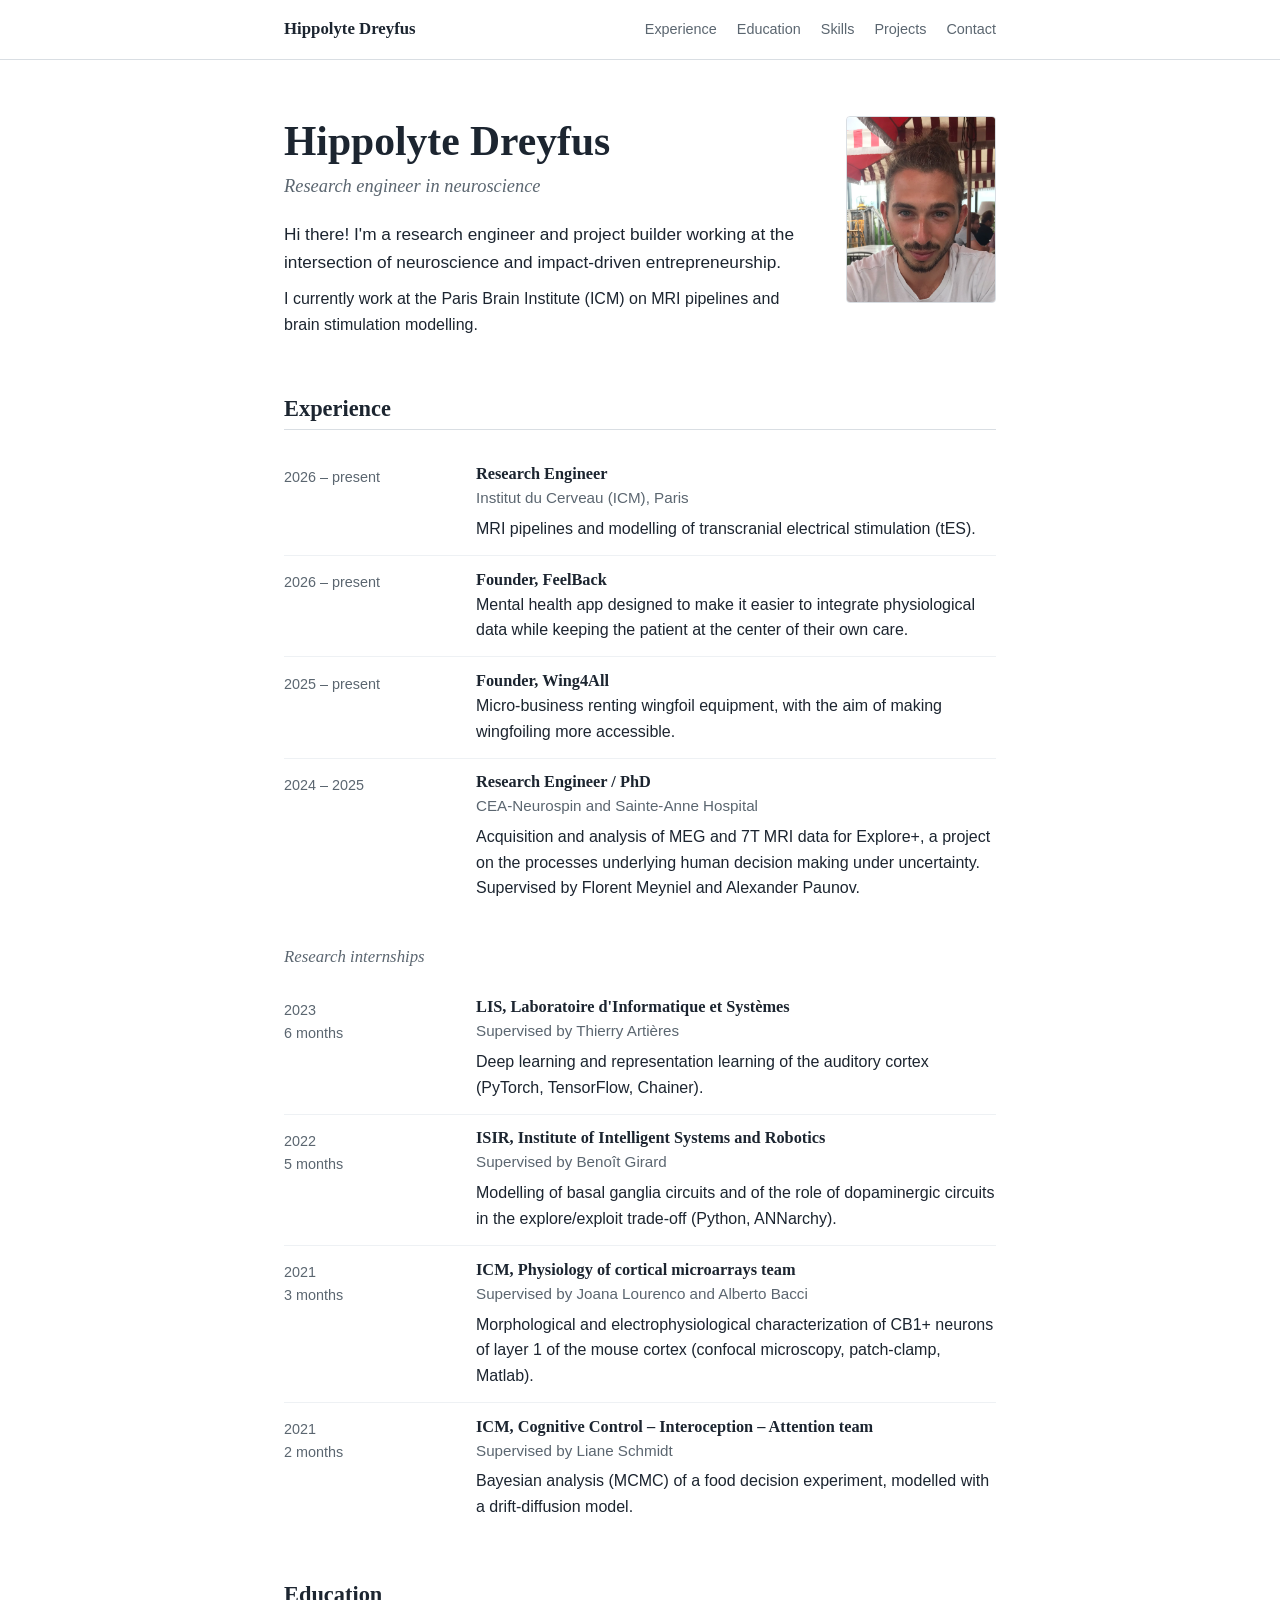
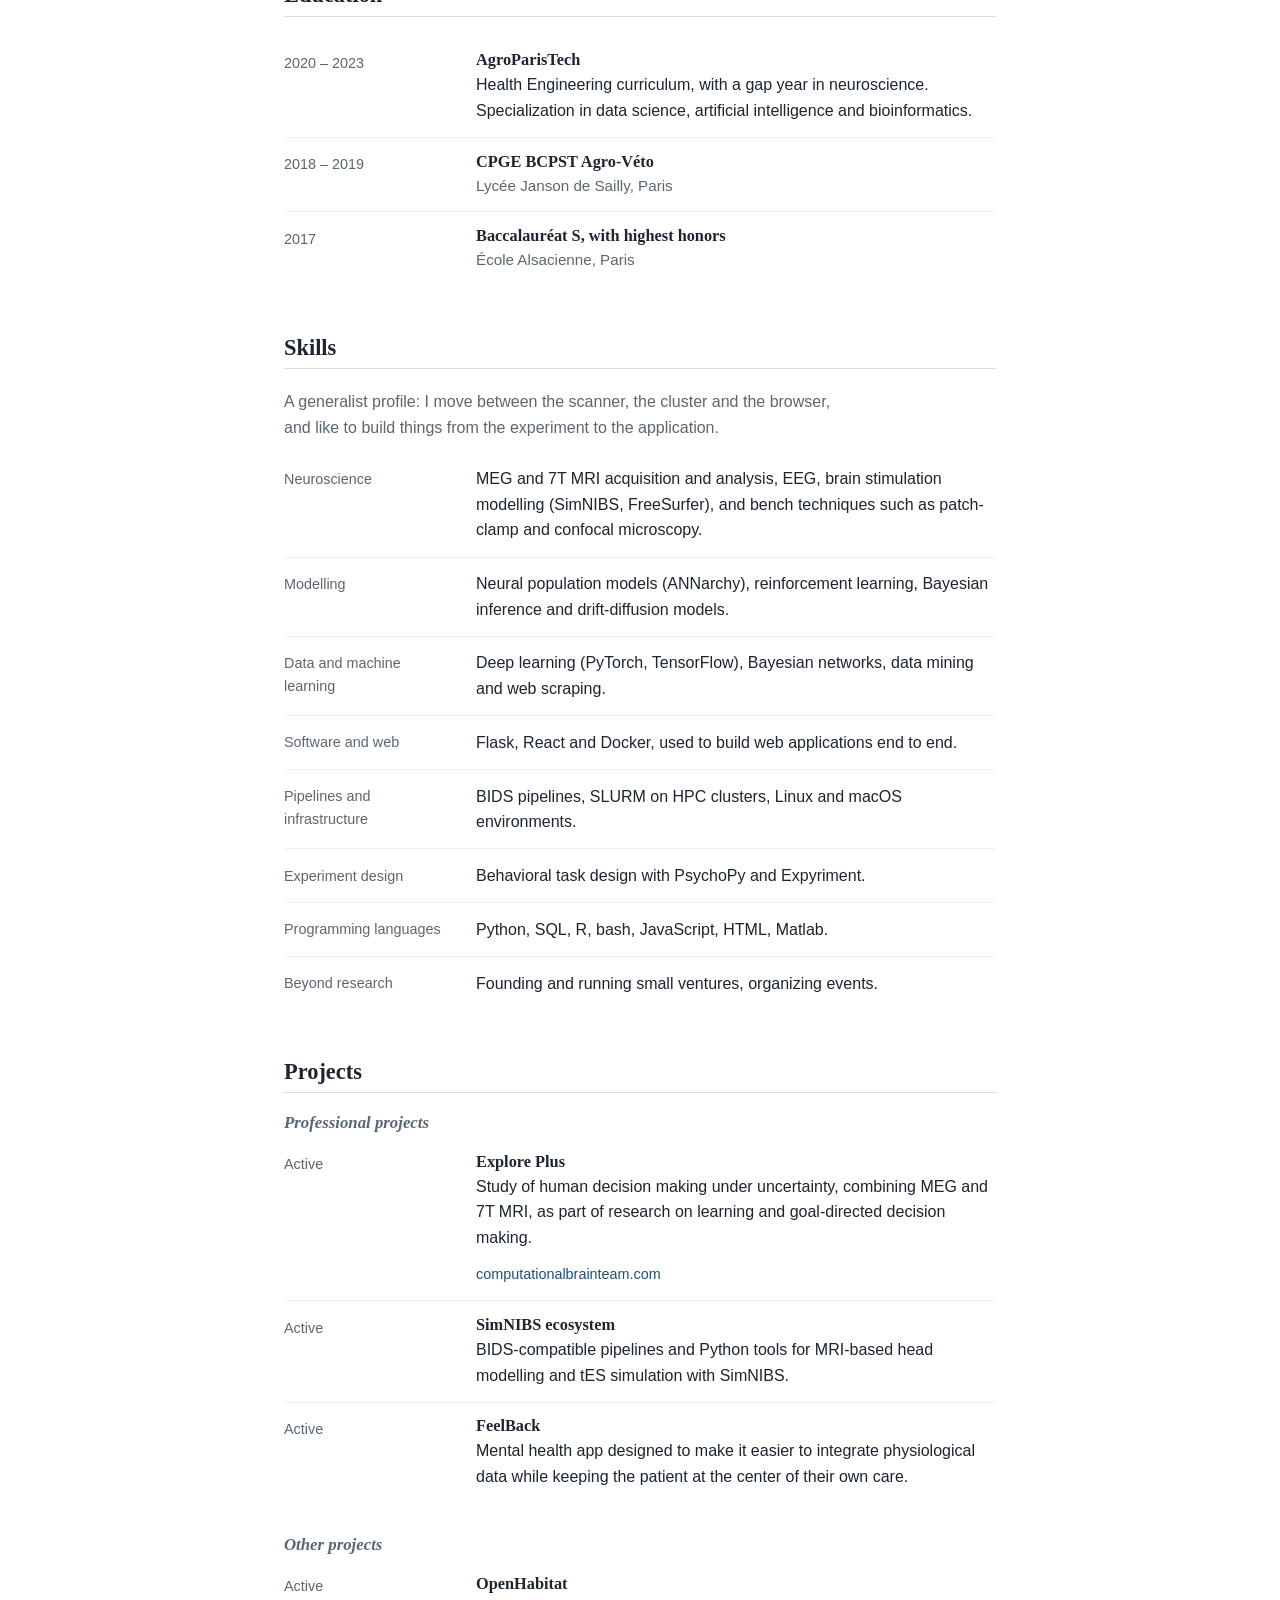
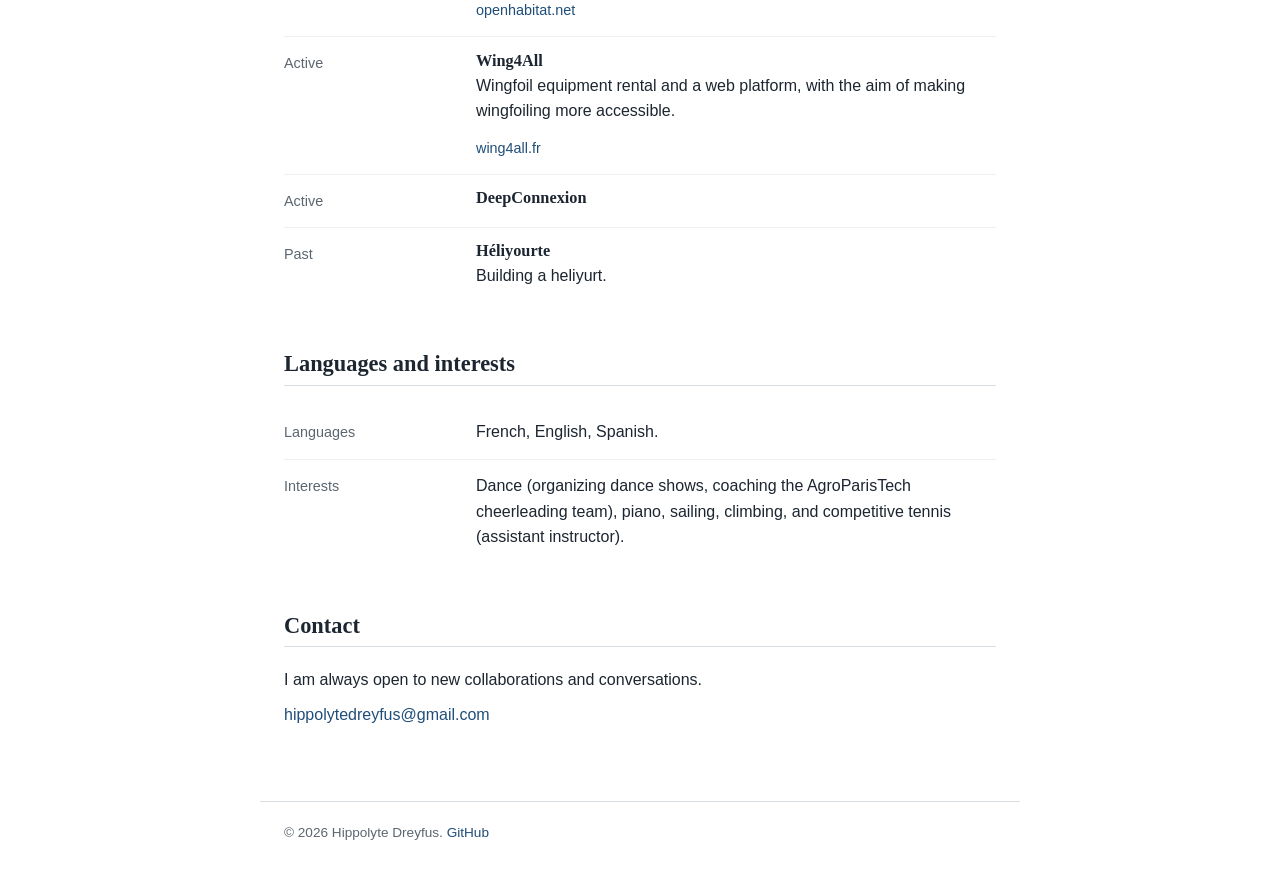
==== index.html @ 5cd4aeb1 "Redesign: classic sober template, CV content (experience, education, skills overview), simplified pr" ====
<!DOCTYPE html>
<html lang="en">
<head>
  <meta charset="UTF-8" />
  <meta name="viewport" content="width=device-width, initial-scale=1.0" />
  <title>Hippolyte Dreyfus – Research engineer in neuroscience</title>
  <meta name="description" content="Hippolyte Dreyfus, research engineer in neuroscience and project builder." />
  <link rel="stylesheet" href="style.css" />
</head>
<body>

  <header class="site-header">
    <nav class="nav" aria-label="Main">
      <a href="#about" class="nav-name">Hippolyte Dreyfus</a>
      <ul class="nav-links">
        <li><a href="#experience">Experience</a></li>
        <li><a href="#education">Education</a></li>
        <li><a href="#skills">Skills</a></li>
        <li><a href="#projects">Projects</a></li>
        <li><a href="#contact">Contact</a></li>
      </ul>
    </nav>
  </header>

  <main>

    <!-- About -->
    <section id="about" class="about">
      <div class="about-text">
        <h1>Hippolyte Dreyfus</h1>
        <p class="role">Research engineer in neuroscience</p>
        <p class="lead">
          Hi there! I'm a research engineer and project builder working at the intersection
          of neuroscience and impact-driven entrepreneurship.
        </p>
        <p>
          I currently work at the Paris Brain Institute (ICM) on MRI pipelines and
          brain stimulation modelling.
        </p>
      </div>
      <img src="assets/profil/photo_resto.png" alt="Portrait of Hippolyte Dreyfus"
           class="portrait" width="459" height="574" />
    </section>

    <!-- Experience -->
    <section id="experience">
      <h2>Experience</h2>

      <div class="row">
        <div class="row-side">2026 – present</div>
        <div class="row-main">
          <h3>Research Engineer</h3>
          <p class="org">Institut du Cerveau (ICM), Paris</p>
          <p>MRI pipelines and modelling of transcranial electrical stimulation (tES).</p>
        </div>
      </div>

      <div class="row">
        <div class="row-side">2026 – present</div>
        <div class="row-main">
          <h3>Founder, FeelBack</h3>
          <p>Mental health app designed to make it easier to integrate physiological data while keeping the patient at the center of their own care.</p>
        </div>
      </div>

      <div class="row">
        <div class="row-side">2025 – present</div>
        <div class="row-main">
          <h3>Founder, Wing4All</h3>
          <p>Micro-business renting wingfoil equipment, with the aim of making wingfoiling more accessible.</p>
        </div>
      </div>

      <div class="row">
        <div class="row-side">2024 – 2025</div>
        <div class="row-main">
          <h3>Research Engineer / PhD</h3>
          <p class="org">CEA-Neurospin and Sainte-Anne Hospital</p>
          <p>Acquisition and analysis of MEG and 7T MRI data for Explore+, a project on the processes underlying human decision making under uncertainty. Supervised by Florent Meyniel and Alexander Paunov.</p>
        </div>
      </div>

      <h3 class="subsection">Research internships</h3>

      <div class="row">
        <div class="row-side">2023<br /><span class="muted">6 months</span></div>
        <div class="row-main">
          <h3>LIS, Laboratoire d'Informatique et Systèmes</h3>
          <p class="org">Supervised by Thierry Artières</p>
          <p>Deep learning and representation learning of the auditory cortex (PyTorch, TensorFlow, Chainer).</p>
        </div>
      </div>

      <div class="row">
        <div class="row-side">2022<br /><span class="muted">5 months</span></div>
        <div class="row-main">
          <h3>ISIR, Institute of Intelligent Systems and Robotics</h3>
          <p class="org">Supervised by Benoît Girard</p>
          <p>Modelling of basal ganglia circuits and of the role of dopaminergic circuits in the explore/exploit trade-off (Python, ANNarchy).</p>
        </div>
      </div>

      <div class="row">
        <div class="row-side">2021<br /><span class="muted">3 months</span></div>
        <div class="row-main">
          <h3>ICM, Physiology of cortical microarrays team</h3>
          <p class="org">Supervised by Joana Lourenco and Alberto Bacci</p>
          <p>Morphological and electrophysiological characterization of CB1+ neurons of layer 1 of the mouse cortex (confocal microscopy, patch-clamp, Matlab).</p>
        </div>
      </div>

      <div class="row">
        <div class="row-side">2021<br /><span class="muted">2 months</span></div>
        <div class="row-main">
          <h3>ICM, Cognitive Control – Interoception – Attention team</h3>
          <p class="org">Supervised by Liane Schmidt</p>
          <p>Bayesian analysis (MCMC) of a food decision experiment, modelled with a drift-diffusion model.</p>
        </div>
      </div>
    </section>

    <!-- Education -->
    <section id="education">
      <h2>Education</h2>

      <div class="row">
        <div class="row-side">2020 – 2023</div>
        <div class="row-main">
          <h3>AgroParisTech</h3>
          <p>Health Engineering curriculum, with a gap year in neuroscience. Specialization in data science, artificial intelligence and bioinformatics.</p>
        </div>
      </div>

      <div class="row">
        <div class="row-side">2018 – 2019</div>
        <div class="row-main">
          <h3>CPGE BCPST Agro-Véto</h3>
          <p class="org">Lycée Janson de Sailly, Paris</p>
        </div>
      </div>

      <div class="row">
        <div class="row-side">2017</div>
        <div class="row-main">
          <h3>Baccalauréat S, with highest honors</h3>
          <p class="org">École Alsacienne, Paris</p>
        </div>
      </div>
    </section>

    <!-- Skills -->
    <section id="skills">
      <h2>Skills</h2>
      <p class="section-intro">
        A generalist profile: I move between the scanner, the cluster and the browser,
        and like to build things from the experiment to the application.
      </p>

      <div class="row">
        <div class="row-side">Neuroscience</div>
        <div class="row-main">
          <p>MEG and 7T MRI acquisition and analysis, EEG, brain stimulation modelling (SimNIBS, FreeSurfer), and bench techniques such as patch-clamp and confocal microscopy.</p>
        </div>
      </div>

      <div class="row">
        <div class="row-side">Modelling</div>
        <div class="row-main">
          <p>Neural population models (ANNarchy), reinforcement learning, Bayesian inference and drift-diffusion models.</p>
        </div>
      </div>

      <div class="row">
        <div class="row-side">Data and machine learning</div>
        <div class="row-main">
          <p>Deep learning (PyTorch, TensorFlow), Bayesian networks, data mining and web scraping.</p>
        </div>
      </div>

      <div class="row">
        <div class="row-side">Software and web</div>
        <div class="row-main">
          <p>Flask, React and Docker, used to build web applications end to end.</p>
        </div>
      </div>

      <div class="row">
        <div class="row-side">Pipelines and infrastructure</div>
        <div class="row-main">
          <p>BIDS pipelines, SLURM on HPC clusters, Linux and macOS environments.</p>
        </div>
      </div>

      <div class="row">
        <div class="row-side">Experiment design</div>
        <div class="row-main">
          <p>Behavioral task design with PsychoPy and Expyriment.</p>
        </div>
      </div>

      <div class="row">
        <div class="row-side">Programming languages</div>
        <div class="row-main">
          <p>Python, SQL, R, bash, JavaScript, HTML, Matlab.</p>
        </div>
      </div>

      <div class="row">
        <div class="row-side">Beyond research</div>
        <div class="row-main">
          <p>Founding and running small ventures, organizing events.</p>
        </div>
      </div>
    </section>

    <!-- Projects -->
    <section id="projects">
      <h2>Projects</h2>
      <!-- Rendered by assets/proj-loader.js -->
      <div id="projects-list"></div>
    </section>

    <!-- Languages and interests -->
    <section id="more">
      <h2>Languages and interests</h2>

      <div class="row">
        <div class="row-side">Languages</div>
        <div class="row-main"><p>French, English, Spanish.</p></div>
      </div>

      <div class="row">
        <div class="row-side">Interests</div>
        <div class="row-main">
          <p>Dance (organizing dance shows, coaching the AgroParisTech cheerleading team), piano, sailing, climbing, and competitive tennis (assistant instructor).</p>
        </div>
      </div>
    </section>

    <!-- Contact -->
    <section id="contact">
      <h2>Contact</h2>
      <p>I am always open to new collaborations and conversations.</p>
      <p><a href="mailto:hippolytedreyfus@gmail.com">hippolytedreyfus@gmail.com</a></p>
    </section>

  </main>

  <footer class="site-footer">
    <p>© 2026 Hippolyte Dreyfus. <a href="https://github.com/hippolyte456" target="_blank" rel="noopener">GitHub</a></p>
  </footer>

  <script src="assets/proj-loader.js"></script>
</body>
</html>
---- style.css ----
/* ─────────────────────────────────────────
   Personal site – classic, sober template
   Light page, one serif for headings, one sans for text,
   a single blue accent.
───────────────────────────────────────── */

:root {
  --bg: #ffffff;
  --text: #1c2530;
  --muted: #5b6670;
  --rule: #d9dee3;
  --accent: #1f4e79;
  --max-w: 760px;
  --side-w: 10.5rem;

  --serif: Georgia, "Iowan Old Style", "Palatino Linotype", Palatino, "Times New Roman", serif;
  --sans: -apple-system, BlinkMacSystemFont, "Segoe UI", Roboto, "Helvetica Neue", Arial, sans-serif;
}

*, *::before, *::after { box-sizing: border-box; }

html { scroll-behavior: smooth; scroll-padding-top: 4rem; }

body {
  margin: 0;
  background: var(--bg);
  color: var(--text);
  font-family: var(--sans);
  font-size: 1rem;
  line-height: 1.6;
  -webkit-font-smoothing: antialiased;
}

a { color: var(--accent); text-decoration: none; }
a:hover { text-decoration: underline; text-underline-offset: 3px; }
a:focus-visible { outline: 2px solid var(--accent); outline-offset: 3px; border-radius: 2px; }

p { margin: 0 0 0.6rem; }

/* ── Header / navigation ── */
.site-header {
  border-bottom: 1px solid var(--rule);
  background: var(--bg);
}

.nav {
  max-width: var(--max-w);
  margin: 0 auto;
  padding: 1rem 1.5rem;
  display: flex;
  align-items: baseline;
  justify-content: space-between;
  flex-wrap: wrap;
  gap: 0.5rem 1.5rem;
}

.nav-name {
  font-family: var(--serif);
  font-size: 1.05rem;
  font-weight: 700;
  color: var(--text);
}
.nav-name:hover { text-decoration: none; }

.nav-links {
  list-style: none;
  margin: 0;
  padding: 0;
  display: flex;
  flex-wrap: wrap;
  gap: 0.25rem 1.25rem;
  font-size: 0.9rem;
}
.nav-links a { color: var(--muted); }
.nav-links a:hover { color: var(--accent); text-decoration: none; }

/* ── Layout ── */
main {
  max-width: var(--max-w);
  margin: 0 auto;
  padding: 0 1.5rem;
}

section { padding: 2.5rem 0 0.5rem; }

h1, h2, h3 { font-family: var(--serif); color: var(--text); line-height: 1.25; }

h2 {
  font-size: 1.4rem;
  font-weight: 700;
  margin: 0 0 1.25rem;
  padding-bottom: 0.4rem;
  border-bottom: 1px solid var(--rule);
}

h3 { font-size: 1.02rem; font-weight: 700; margin: 0 0 0.1rem; }

h3.subsection {
  font-size: 1.05rem;
  font-style: italic;
  font-weight: 400;
  color: var(--muted);
  margin: 2rem 0 1rem;
}

.muted { color: var(--muted); }

/* ── About ── */
.about {
  display: flex;
  align-items: flex-start;
  justify-content: space-between;
  gap: 2.5rem;
  padding-top: 3.5rem;
}

.about-text { flex: 1 1 auto; max-width: 34rem; }

h1 {
  font-size: clamp(2rem, 5vw, 2.6rem);
  font-weight: 700;
  margin: 0 0 0.25rem;
}

.role {
  font-family: var(--serif);
  font-size: 1.15rem;
  font-style: italic;
  color: var(--muted);
  margin-bottom: 1.25rem;
}

.lead { font-size: 1.08rem; }

.portrait {
  flex: 0 0 auto;
  width: 150px;
  height: auto;
  border-radius: 4px;
  border: 1px solid var(--rule);
}

/* ── Rows: a left column (date, label, status) and the content ── */
.row {
  display: grid;
  grid-template-columns: var(--side-w) 1fr;
  gap: 0 1.5rem;
  padding: 0.85rem 0;
}

.row + .row { border-top: 1px solid #eef1f4; }

.row-side {
  font-size: 0.9rem;
  color: var(--muted);
  font-variant-numeric: tabular-nums;
  padding-top: 0.1rem;
}

.row-main p { color: var(--text); }
.row-main .org { color: var(--muted); font-size: 0.95rem; margin-bottom: 0.35rem; }
.row-main > :last-child { margin-bottom: 0; }

.section-intro { max-width: 36rem; color: var(--muted); margin-bottom: 0.75rem; }

/* ── Projects ── */
.proj-group + .proj-group { margin-top: 2rem; }

.proj-group-label {
  font-family: var(--serif);
  font-size: 1.05rem;
  font-style: italic;
  color: var(--muted);
  margin: 0 0 0.25rem;
}

.proj-link { display: inline-block; font-size: 0.9rem; margin-top: 0.2rem; }

/* ── Contact / footer ── */
#contact { padding-bottom: 2rem; }

.site-footer {
  max-width: var(--max-w);
  margin: 2rem auto 0;
  padding: 1.25rem 1.5rem 2.5rem;
  border-top: 1px solid var(--rule);
  font-size: 0.85rem;
  color: var(--muted);
}

/* ── Small screens ── */
@media (max-width: 640px) {
  .about { flex-direction: column-reverse; gap: 1.5rem; padding-top: 2.5rem; }
  .portrait { width: 110px; }

  .row { grid-template-columns: 1fr; }
  .row-side { margin-bottom: 0.15rem; }
}

/* ── Print: behave like a CV ── */
@media print {
  .site-header, .site-footer .nav, .portrait { display: none; }
  section { padding-top: 1.25rem; break-inside: avoid-page; }
  a { color: inherit; }
}
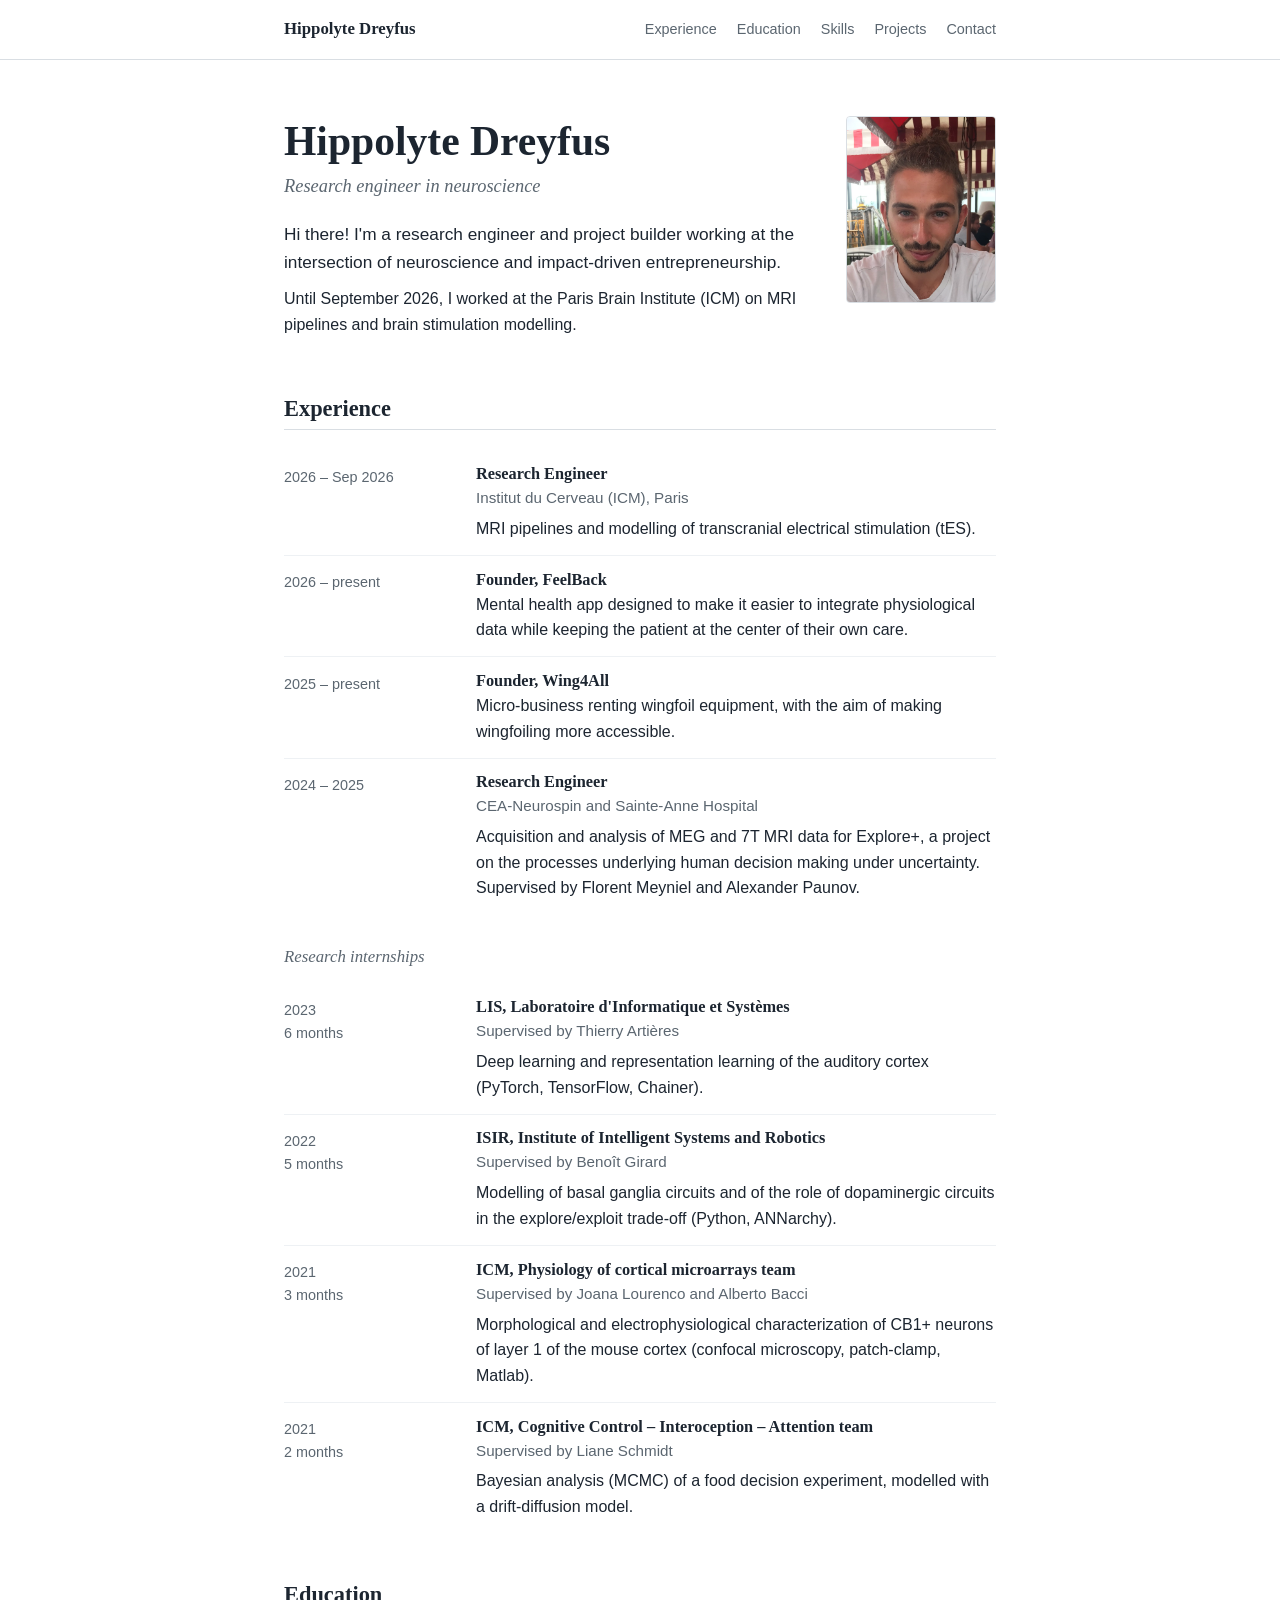
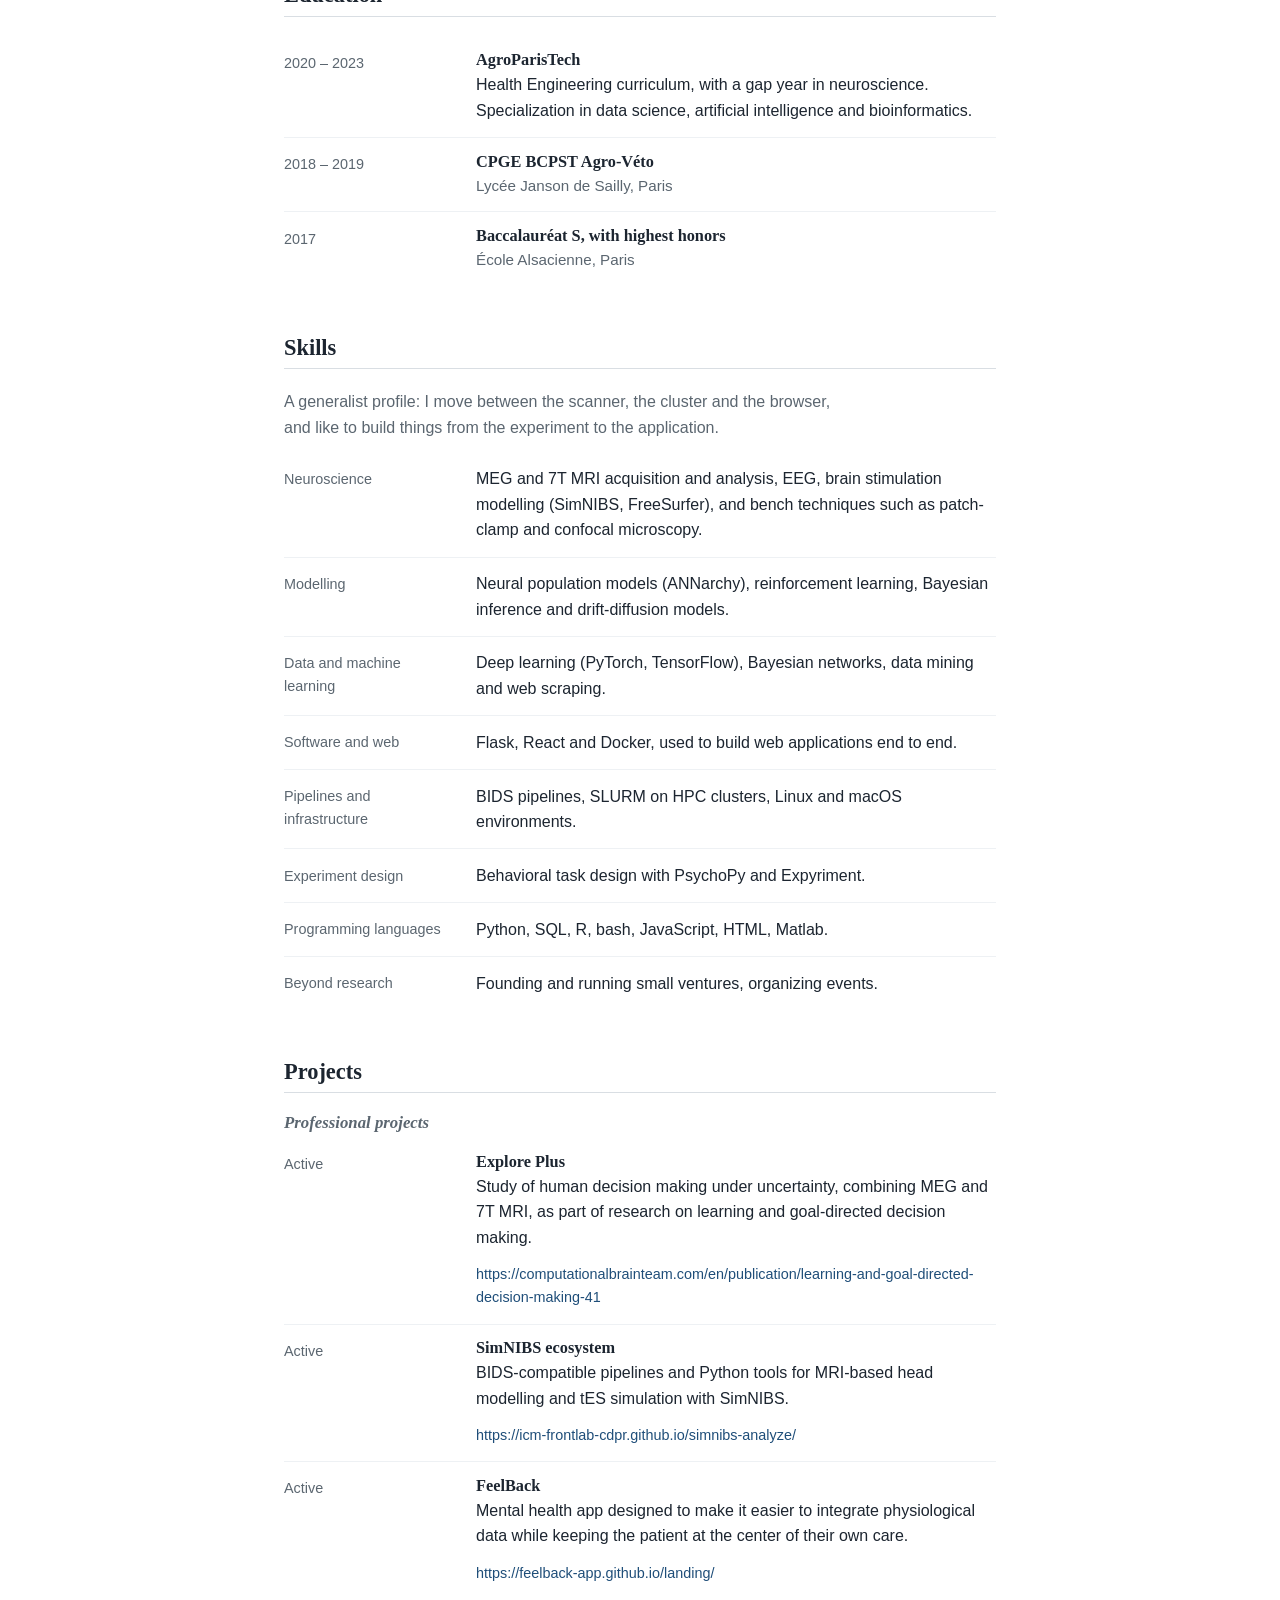
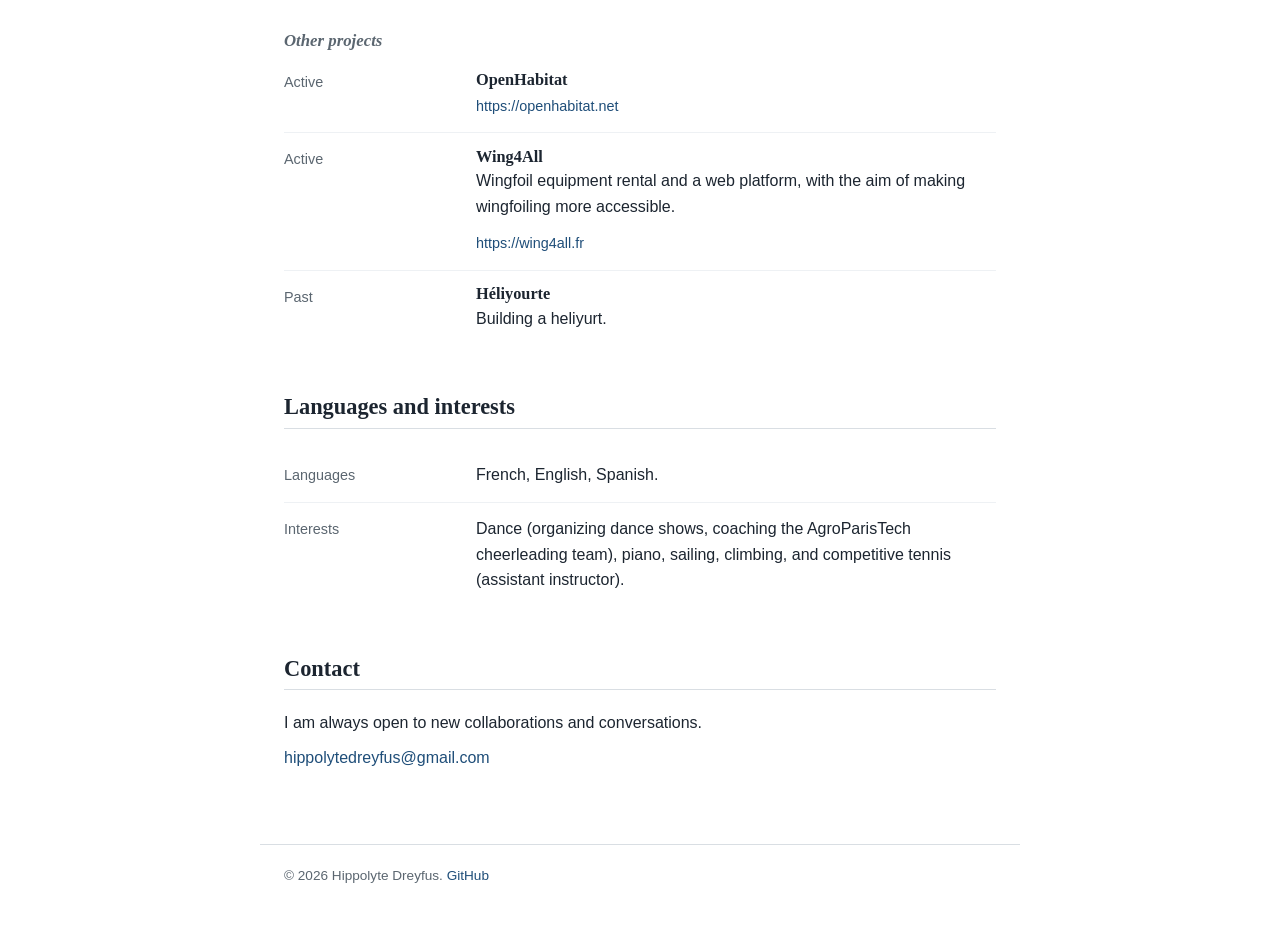
==== commit 85c92baa: "Content fixes: ICM end date, drop PhD, FeelBack/SimNIBS links, merge DeepConnexion into FeelBack, fu" ====
--- a/index.html
+++ b/index.html
@@ -34,7 +34,7 @@
           of neuroscience and impact-driven entrepreneurship.
         </p>
         <p>
-          I currently work at the Paris Brain Institute (ICM) on MRI pipelines and
+          Until September 2026, I worked at the Paris Brain Institute (ICM) on MRI pipelines and
           brain stimulation modelling.
         </p>
       </div>
@@ -47,7 +47,7 @@
       <h2>Experience</h2>
 
       <div class="row">
-        <div class="row-side">2026 – present</div>
+        <div class="row-side">2026 – Sep 2026</div>
         <div class="row-main">
           <h3>Research Engineer</h3>
           <p class="org">Institut du Cerveau (ICM), Paris</p>
@@ -74,7 +74,7 @@
       <div class="row">
         <div class="row-side">2024 – 2025</div>
         <div class="row-main">
-          <h3>Research Engineer / PhD</h3>
+          <h3>Research Engineer</h3>
           <p class="org">CEA-Neurospin and Sainte-Anne Hospital</p>
           <p>Acquisition and analysis of MEG and 7T MRI data for Explore+, a project on the processes underlying human decision making under uncertainty. Supervised by Florent Meyniel and Alexander Paunov.</p>
         </div>
--- a/style.css
+++ b/style.css
@@ -174,7 +174,7 @@
   margin: 0 0 0.25rem;
 }
 
-.proj-link { display: inline-block; font-size: 0.9rem; margin-top: 0.2rem; }
+.proj-link { display: inline-block; font-size: 0.9rem; margin-top: 0.2rem; overflow-wrap: anywhere; }
 
 /* ── Contact / footer ── */
 #contact { padding-bottom: 2rem; }
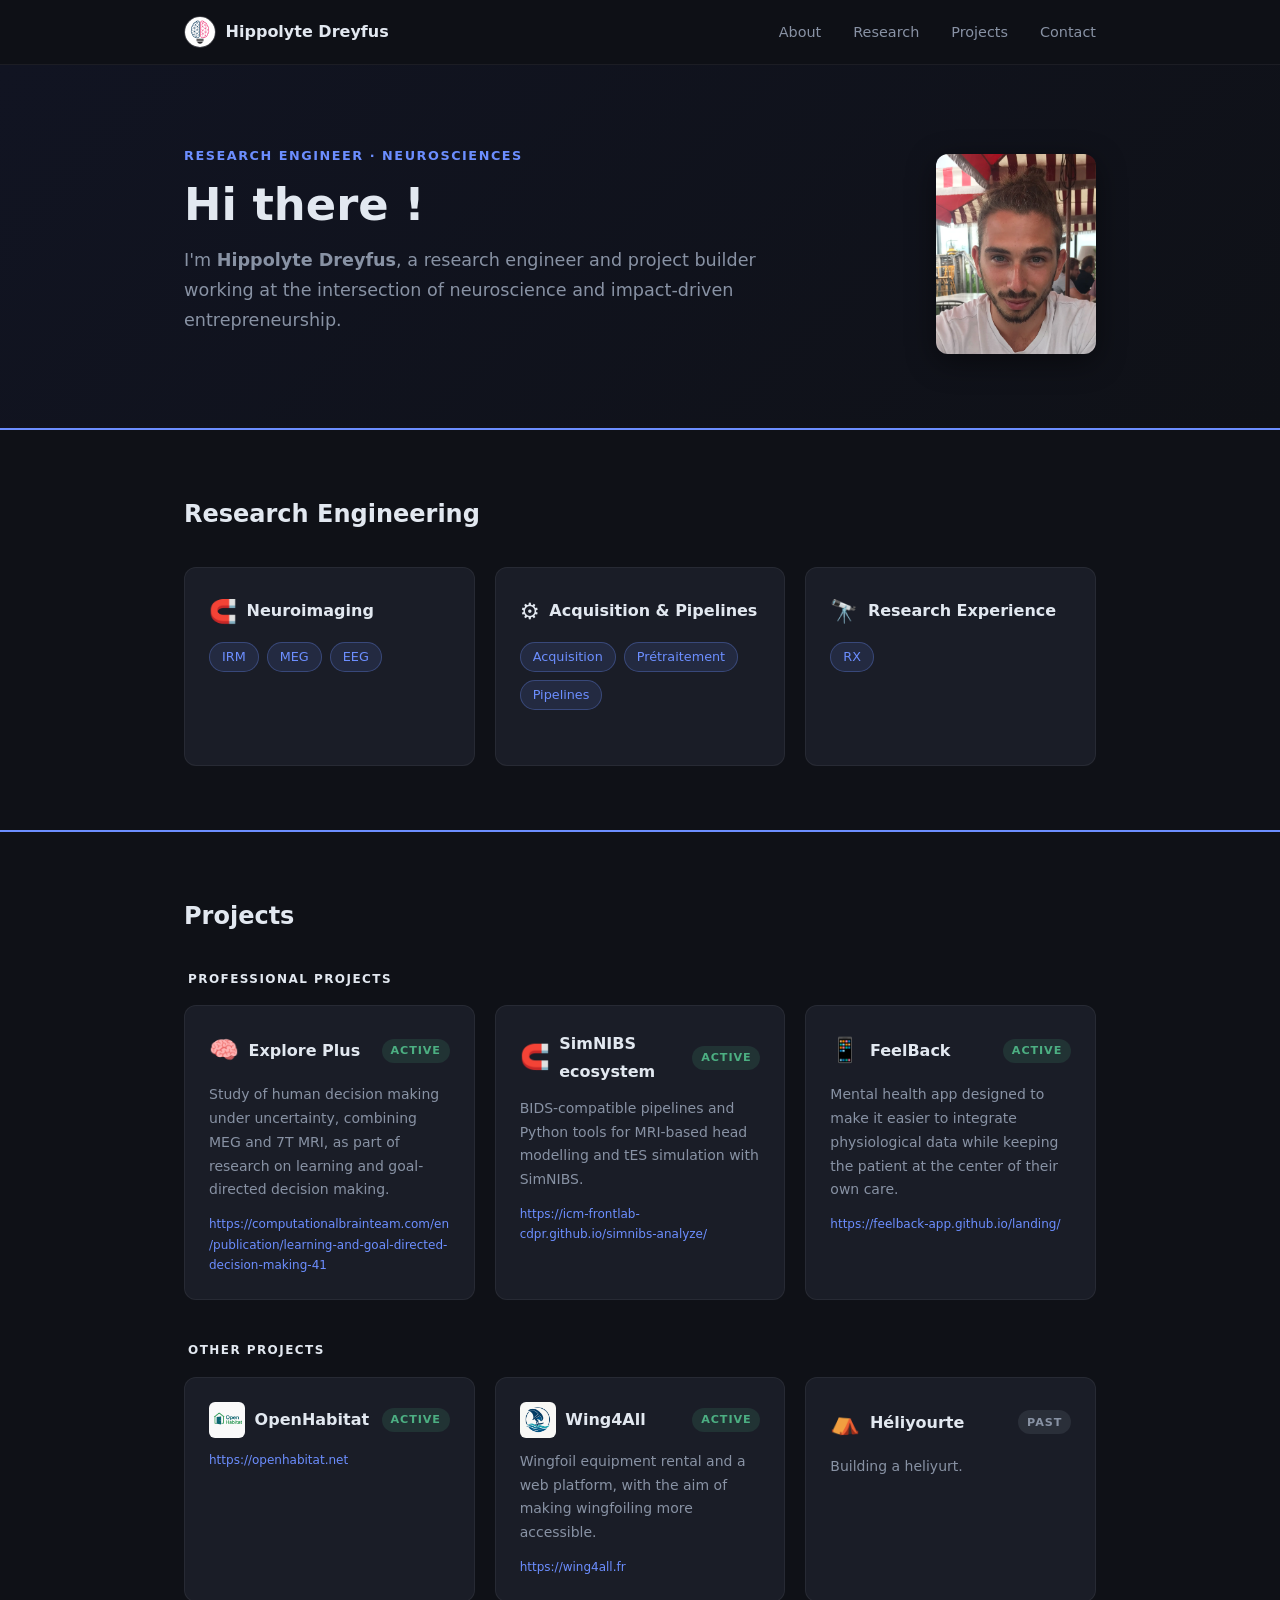
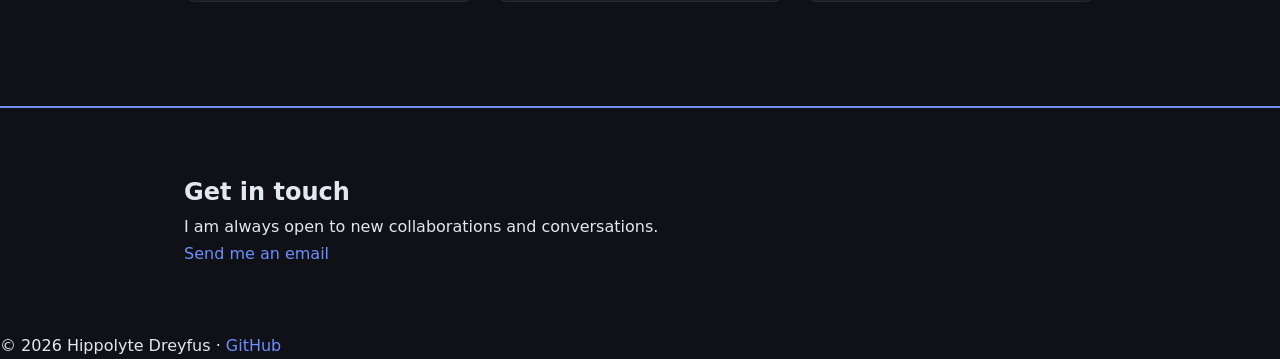
==== commit 29e7363c: "Restore original dark design; keep only projects restructure (pro first, status badge, description) " ====
--- a/index.html
+++ b/index.html
@@ -3,251 +3,125 @@
 <head>
   <meta charset="UTF-8" />
   <meta name="viewport" content="width=device-width, initial-scale=1.0" />
-  <title>Hippolyte Dreyfus – Research engineer in neuroscience</title>
-  <meta name="description" content="Hippolyte Dreyfus, research engineer in neuroscience and project builder." />
+  <title>Hippolyte Dreyfus</title>
   <link rel="stylesheet" href="style.css" />
 </head>
 <body>
 
-  <header class="site-header">
-    <nav class="nav" aria-label="Main">
-      <a href="#about" class="nav-name">Hippolyte Dreyfus</a>
+  <!-- Navigation -->
+  <header>
+    <nav class="navbar">
+      <a href="#" class="nav-logo">
+        <span class="nav-avatar">
+          <img src="assets/profil/pdpHippo.png" alt="Hippolyte Dreyfus" width="32" height="32" />
+        </span>
+        Hippolyte Dreyfus
+      </a>
       <ul class="nav-links">
-        <li><a href="#experience">Experience</a></li>
-        <li><a href="#education">Education</a></li>
-        <li><a href="#skills">Skills</a></li>
+        <li><a href="#about">About</a></li>
+        <li><a href="#research">Research</a></li>
         <li><a href="#projects">Projects</a></li>
         <li><a href="#contact">Contact</a></li>
       </ul>
     </nav>
   </header>
 
-  <main>
-
-    <!-- About -->
-    <section id="about" class="about">
-      <div class="about-text">
-        <h1>Hippolyte Dreyfus</h1>
-        <p class="role">Research engineer in neuroscience</p>
-        <p class="lead">
-          Hi there! I'm a research engineer and project builder working at the intersection
-          of neuroscience and impact-driven entrepreneurship.
-        </p>
-        <p>
-          Until September 2026, I worked at the Paris Brain Institute (ICM) on MRI pipelines and
-          brain stimulation modelling.
-        </p>
-      </div>
-      <img src="assets/profil/photo_resto.png" alt="Portrait of Hippolyte Dreyfus"
-           class="portrait" width="459" height="574" />
-    </section>
-
-    <!-- Experience -->
-    <section id="experience">
-      <h2>Experience</h2>
-
-      <div class="row">
-        <div class="row-side">2026 – Sep 2026</div>
-        <div class="row-main">
-          <h3>Research Engineer</h3>
-          <p class="org">Institut du Cerveau (ICM), Paris</p>
-          <p>MRI pipelines and modelling of transcranial electrical stimulation (tES).</p>
+  <!-- About / Research Engineer banner -->
+  <section id="about" class="banner-research">
+    <div class="banner-inner">
+      <div class="about-content">
+        <div class="about-text">
+          <div class="banner-meta">Research Engineer · Neurosciences</div>
+          <h1>Hi there !</h1>
+          <p class="banner-desc">
+            I'm <strong>Hippolyte Dreyfus</strong>, a research engineer and project builder
+            working at the intersection of neuroscience and impact-driven entrepreneurship.
+          </p>
+        </div>
+        <div class="about-photos">
+          <img src="assets/profil/photo_resto.png" alt="Hippolyte Dreyfus" class="profil-photo profil-photo--main" />
         </div>
       </div>
+    </div>
+  </section>
 
-      <div class="row">
-        <div class="row-side">2026 – present</div>
-        <div class="row-main">
-          <h3>Founder, FeelBack</h3>
-          <p>Mental health app designed to make it easier to integrate physiological data while keeping the patient at the center of their own care.</p>
-        </div>
+  <!-- Research Engineer -->
+  <section id="research">
+    <div class="section-inner">
+
+      <div class="proj-toolbar">
+        <h2>Research Engineering</h2>
       </div>
 
-      <div class="row">
-        <div class="row-side">2025 – present</div>
-        <div class="row-main">
-          <h3>Founder, Wing4All</h3>
-          <p>Micro-business renting wingfoil equipment, with the aim of making wingfoiling more accessible.</p>
+      <div class="research-grid">
+
+        <div class="research-card">
+          <div class="research-card-header">
+            <span class="research-icon">🧲</span>
+            <h3>Neuroimaging</h3>
+          </div>
+          <div class="tags">
+            <span class="tag">IRM</span>
+            <span class="tag">MEG</span>
+            <span class="tag">EEG</span>
+          </div>
+          <p><!-- [Description] --></p>
         </div>
+
+        <div class="research-card">
+          <div class="research-card-header">
+            <span class="research-icon">⚙️</span>
+            <h3>Acquisition & Pipelines</h3>
+          </div>
+          <div class="tags">
+            <span class="tag">Acquisition</span>
+            <span class="tag">Prétraitement</span>
+            <span class="tag">Pipelines</span>
+          </div>
+          <p><!-- [Description] --></p>
+        </div>
+
+        <div class="research-card">
+          <div class="research-card-header">
+            <span class="research-icon">🔭</span>
+            <h3>Research Experience</h3>
+          </div>
+          <div class="tags">
+            <span class="tag">RX</span>
+          </div>
+          <p><!-- [Description] --></p>
+        </div>
+
+      </div>
+    </div>
+  </section>
+
+  <!-- Projects -->
+  <section id="projects">
+    <div class="section-inner">
+
+      <div class="proj-toolbar">
+        <h2>Projects</h2>
       </div>
 
-      <div class="row">
-        <div class="row-side">2024 – 2025</div>
-        <div class="row-main">
-          <h3>Research Engineer</h3>
-          <p class="org">CEA-Neurospin and Sainte-Anne Hospital</p>
-          <p>Acquisition and analysis of MEG and 7T MRI data for Explore+, a project on the processes underlying human decision making under uncertainty. Supervised by Florent Meyniel and Alexander Paunov.</p>
-        </div>
-      </div>
+      <!-- Rendered by JS from assets/proj-loader.js -->
+      <div id="projects-list"></div>
 
-      <h3 class="subsection">Research internships</h3>
+    </div>
+  </section>
 
-      <div class="row">
-        <div class="row-side">2023<br /><span class="muted">6 months</span></div>
-        <div class="row-main">
-          <h3>LIS, Laboratoire d'Informatique et Systèmes</h3>
-          <p class="org">Supervised by Thierry Artières</p>
-          <p>Deep learning and representation learning of the auditory cortex (PyTorch, TensorFlow, Chainer).</p>
-        </div>
-      </div>
+  <!-- Contact -->
+  <section id="contact">
+    <div class="section-inner">
+      <h2>Get in touch</h2>
+      <p>I am always open to new collaborations and conversations.</p>
+      <a href="mailto:hippolytedreyfus@gmail.com" class="btn">Send me an email</a>
+    </div>
+  </section>
 
-      <div class="row">
-        <div class="row-side">2022<br /><span class="muted">5 months</span></div>
-        <div class="row-main">
-          <h3>ISIR, Institute of Intelligent Systems and Robotics</h3>
-          <p class="org">Supervised by Benoît Girard</p>
-          <p>Modelling of basal ganglia circuits and of the role of dopaminergic circuits in the explore/exploit trade-off (Python, ANNarchy).</p>
-        </div>
-      </div>
-
-      <div class="row">
-        <div class="row-side">2021<br /><span class="muted">3 months</span></div>
-        <div class="row-main">
-          <h3>ICM, Physiology of cortical microarrays team</h3>
-          <p class="org">Supervised by Joana Lourenco and Alberto Bacci</p>
-          <p>Morphological and electrophysiological characterization of CB1+ neurons of layer 1 of the mouse cortex (confocal microscopy, patch-clamp, Matlab).</p>
-        </div>
-      </div>
-
-      <div class="row">
-        <div class="row-side">2021<br /><span class="muted">2 months</span></div>
-        <div class="row-main">
-          <h3>ICM, Cognitive Control – Interoception – Attention team</h3>
-          <p class="org">Supervised by Liane Schmidt</p>
-          <p>Bayesian analysis (MCMC) of a food decision experiment, modelled with a drift-diffusion model.</p>
-        </div>
-      </div>
-    </section>
-
-    <!-- Education -->
-    <section id="education">
-      <h2>Education</h2>
-
-      <div class="row">
-        <div class="row-side">2020 – 2023</div>
-        <div class="row-main">
-          <h3>AgroParisTech</h3>
-          <p>Health Engineering curriculum, with a gap year in neuroscience. Specialization in data science, artificial intelligence and bioinformatics.</p>
-        </div>
-      </div>
-
-      <div class="row">
-        <div class="row-side">2018 – 2019</div>
-        <div class="row-main">
-          <h3>CPGE BCPST Agro-Véto</h3>
-          <p class="org">Lycée Janson de Sailly, Paris</p>
-        </div>
-      </div>
-
-      <div class="row">
-        <div class="row-side">2017</div>
-        <div class="row-main">
-          <h3>Baccalauréat S, with highest honors</h3>
-          <p class="org">École Alsacienne, Paris</p>
-        </div>
-      </div>
-    </section>
-
-    <!-- Skills -->
-    <section id="skills">
-      <h2>Skills</h2>
-      <p class="section-intro">
-        A generalist profile: I move between the scanner, the cluster and the browser,
-        and like to build things from the experiment to the application.
-      </p>
-
-      <div class="row">
-        <div class="row-side">Neuroscience</div>
-        <div class="row-main">
-          <p>MEG and 7T MRI acquisition and analysis, EEG, brain stimulation modelling (SimNIBS, FreeSurfer), and bench techniques such as patch-clamp and confocal microscopy.</p>
-        </div>
-      </div>
-
-      <div class="row">
-        <div class="row-side">Modelling</div>
-        <div class="row-main">
-          <p>Neural population models (ANNarchy), reinforcement learning, Bayesian inference and drift-diffusion models.</p>
-        </div>
-      </div>
-
-      <div class="row">
-        <div class="row-side">Data and machine learning</div>
-        <div class="row-main">
-          <p>Deep learning (PyTorch, TensorFlow), Bayesian networks, data mining and web scraping.</p>
-        </div>
-      </div>
-
-      <div class="row">
-        <div class="row-side">Software and web</div>
-        <div class="row-main">
-          <p>Flask, React and Docker, used to build web applications end to end.</p>
-        </div>
-      </div>
-
-      <div class="row">
-        <div class="row-side">Pipelines and infrastructure</div>
-        <div class="row-main">
-          <p>BIDS pipelines, SLURM on HPC clusters, Linux and macOS environments.</p>
-        </div>
-      </div>
-
-      <div class="row">
-        <div class="row-side">Experiment design</div>
-        <div class="row-main">
-          <p>Behavioral task design with PsychoPy and Expyriment.</p>
-        </div>
-      </div>
-
-      <div class="row">
-        <div class="row-side">Programming languages</div>
-        <div class="row-main">
-          <p>Python, SQL, R, bash, JavaScript, HTML, Matlab.</p>
-        </div>
-      </div>
-
-      <div class="row">
-        <div class="row-side">Beyond research</div>
-        <div class="row-main">
-          <p>Founding and running small ventures, organizing events.</p>
-        </div>
-      </div>
-    </section>
-
-    <!-- Projects -->
-    <section id="projects">
-      <h2>Projects</h2>
-      <!-- Rendered by assets/proj-loader.js -->
-      <div id="projects-list"></div>
-    </section>
-
-    <!-- Languages and interests -->
-    <section id="more">
-      <h2>Languages and interests</h2>
-
-      <div class="row">
-        <div class="row-side">Languages</div>
-        <div class="row-main"><p>French, English, Spanish.</p></div>
-      </div>
-
-      <div class="row">
-        <div class="row-side">Interests</div>
-        <div class="row-main">
-          <p>Dance (organizing dance shows, coaching the AgroParisTech cheerleading team), piano, sailing, climbing, and competitive tennis (assistant instructor).</p>
-        </div>
-      </div>
-    </section>
-
-    <!-- Contact -->
-    <section id="contact">
-      <h2>Contact</h2>
-      <p>I am always open to new collaborations and conversations.</p>
-      <p><a href="mailto:hippolytedreyfus@gmail.com">hippolytedreyfus@gmail.com</a></p>
-    </section>
-
-  </main>
-
-  <footer class="site-footer">
-    <p>© 2026 Hippolyte Dreyfus. <a href="https://github.com/hippolyte456" target="_blank" rel="noopener">GitHub</a></p>
+  <!-- Footer -->
+  <footer>
+    <p>© 2026 Hippolyte Dreyfus · <a href="https://github.com/hippolyte456" target="_blank">GitHub</a></p>
   </footer>
 
   <script src="assets/proj-loader.js"></script>
--- a/style.css
+++ b/style.css
@@ -1,205 +1,462 @@
-/* ─────────────────────────────────────────
-   Personal site – classic, sober template
-   Light page, one serif for headings, one sans for text,
-   a single blue accent.
-───────────────────────────────────────── */
+/* ── Reset & base ── */
+*, *::before, *::after {
+  box-sizing: border-box;
+  margin: 0;
+  padding: 0;
+}
 
 :root {
-  --bg: #ffffff;
-  --text: #1c2530;
-  --muted: #5b6670;
-  --rule: #d9dee3;
-  --accent: #1f4e79;
-  --max-w: 760px;
-  --side-w: 10.5rem;
-
-  --serif: Georgia, "Iowan Old Style", "Palatino Linotype", Palatino, "Times New Roman", serif;
-  --sans: -apple-system, BlinkMacSystemFont, "Segoe UI", Roboto, "Helvetica Neue", Arial, sans-serif;
-}
-
-*, *::before, *::after { box-sizing: border-box; }
-
-html { scroll-behavior: smooth; scroll-padding-top: 4rem; }
+  --bg: #0f1117;
+  --surface: #1a1d27;
+  --accent: #6c8eff;
+  --text: #e2e8f0;
+  --muted: #8892a4;
+  --radius: 12px;
+  --max-w: 960px;
+
+  /* couleurs par section */
+  --c-research: #6c8eff;
+  --c-lifestyle: #4caf82;
+  --c-passion:   #f2994a;
+  --c-psychiatrie: #a78bfa;
+}
+
+html { scroll-behavior: smooth; }
 
 body {
-  margin: 0;
   background: var(--bg);
   color: var(--text);
-  font-family: var(--sans);
-  font-size: 1rem;
-  line-height: 1.6;
-  -webkit-font-smoothing: antialiased;
+  font-family: 'Segoe UI', system-ui, sans-serif;
+  line-height: 1.7;
 }
 
 a { color: var(--accent); text-decoration: none; }
-a:hover { text-decoration: underline; text-underline-offset: 3px; }
-a:focus-visible { outline: 2px solid var(--accent); outline-offset: 3px; border-radius: 2px; }
-
-p { margin: 0 0 0.6rem; }
-
-/* ── Header / navigation ── */
-.site-header {
-  border-bottom: 1px solid var(--rule);
-  background: var(--bg);
-}
-
-.nav {
+a:hover { text-decoration: underline; }
+
+/* ── Navbar ── */
+header {
+  position: sticky;
+  top: 0;
+  z-index: 100;
+  background: rgba(15, 17, 23, 0.88);
+  backdrop-filter: blur(12px);
+  border-bottom: 1px solid rgba(255,255,255,0.06);
+}
+
+.navbar {
   max-width: var(--max-w);
   margin: 0 auto;
   padding: 1rem 1.5rem;
   display: flex;
-  align-items: baseline;
+  justify-content: space-between;
+  align-items: center;
+}
+
+.nav-logo {
+  font-weight: 700;
+  font-size: 1rem;
+  color: var(--text);
+  display: flex;
+  align-items: center;
+  gap: 0.6rem;
+}
+
+.nav-avatar {
+  width: 32px;
+  height: 32px;
+  min-width: 32px;
+  max-width: 32px;
+  border-radius: 50%;
+  overflow: hidden;
+  flex-shrink: 0;
+  display: inline-flex;
+  align-items: center;
+  justify-content: center;
+  border: 1.5px solid rgba(255,255,255,0.2);
+}
+
+.nav-avatar img {
+  width: 32px !important;
+  height: 32px !important;
+  max-width: 32px;
+  object-fit: cover;
+  display: block;
+  flex-shrink: 0;
+}
+
+.nav-links {
+  list-style: none;
+  display: flex;
+  gap: 2rem;
+}
+
+.nav-links a {
+  color: var(--muted);
+  font-size: 0.9rem;
+  transition: color 0.2s;
+}
+
+.nav-links a:hover { color: var(--text); text-decoration: none; }
+
+/* ══════════════════════════════
+   ① RESEARCH BANNER
+══════════════════════════════ */
+.banner-research {
+  background: linear-gradient(135deg, #111422 0%, #0f1117 100%);
+}
+
+.banner-inner {
+  max-width: var(--max-w);
+  margin: 0 auto;
+  padding: 5rem 1.5rem 4rem;
+}
+
+/* About: two-column layout (text left, photos right) */
+.about-content {
+  display: flex;
+  align-items: center;
+  gap: 3rem;
+  flex-wrap: wrap;
+}
+
+.about-text {
+  flex: 1 1 380px;
+}
+
+.about-photos {
+  flex: 0 0 auto;
+  display: flex;
+  gap: 1rem;
+  align-items: flex-end;
+}
+
+.profil-photo {
+  border-radius: 12px;
+  object-fit: cover;
+  box-shadow: 0 8px 30px rgba(0,0,0,0.45);
+  display: block;
+}
+
+.profil-photo--main {
+  width: 160px;
+  height: 200px;
+}
+
+.profil-photo--secondary {
+  width: 120px;
+  height: 155px;
+  opacity: 0.85;
+}
+
+@media (max-width: 640px) {
+  .about-photos { display: none; }
+}
+
+.banner-meta {
+  font-size: 0.8rem;
+  font-weight: 600;
+  letter-spacing: 0.12em;
+  text-transform: uppercase;
+  color: var(--c-research);
+  margin-bottom: 0.75rem;
+}
+
+.banner-inner h1 {
+  font-size: clamp(2rem, 5vw, 2.8rem);
+  font-weight: 800;
+  line-height: 1.15;
+  margin-bottom: 1rem;
+}
+
+.banner-desc {
+  font-size: 1.1rem;
+  color: var(--muted);
+  max-width: 620px;
+  margin-bottom: 1.75rem;
+  min-height: 1.5rem; /* espace réservé quand vide */
+}
+
+/* Tags technos */
+.tags {
+  display: flex;
+  flex-wrap: wrap;
+  gap: 0.5rem;
+  margin-bottom: 2rem;
+}
+
+.tag {
+  background: rgba(108, 142, 255, 0.12);
+  border: 1px solid rgba(108, 142, 255, 0.3);
+  color: var(--c-research);
+  border-radius: 999px;
+  padding: 0.2rem 0.75rem;
+  font-size: 0.8rem;
+  font-weight: 500;
+}
+
+.banner-body {
+  color: var(--muted);
+  max-width: 680px;
+  min-height: 1.5rem;
+}
+
+/* Séparateur bleu entre chaque section */
+section + section {
+  border-top: 2px solid var(--c-research);
+}
+
+/* ══════════════════════════════
+   ② – ④ PROJECT SECTIONS
+══════════════════════════════ */
+.project-section {
+}
+
+.project-section.alt {
+  background: rgba(255,255,255,0.015);
+}
+
+.section-inner {
+  max-width: var(--max-w);
+  margin: 0 auto;
+  padding: 4rem 1.5rem;
+}
+
+/* label coloré par section */
+#lifestyle  .section-label { color: var(--c-lifestyle); }
+#passion    .section-label { color: var(--c-passion); }
+#psychiatrie .section-label { color: var(--c-psychiatrie); }
+
+#lifestyle   { }
+#passion     { }
+#psychiatrie { }
+
+.section-label {
+  display: block;
+  font-size: 0.75rem;
+  font-weight: 700;
+  letter-spacing: 0.14em;
+  text-transform: uppercase;
+  margin-bottom: 0.4rem;
+}
+
+.section-header h2 {
+  font-size: 1.5rem;
+  font-weight: 700;
+  margin-bottom: 0.5rem;
+  color: var(--text);
+  min-height: 1.8rem;
+}
+
+.section-intro {
+  color: var(--muted);
+  max-width: 580px;
+  margin-bottom: 2rem;
+  min-height: 1.5rem;
+}
+
+/* Project cards grid */
+.project-cards {
+  display: grid;
+  grid-template-columns: repeat(auto-fill, minmax(240px, 1fr));
+  gap: 1.25rem;
+}
+
+.project-card {
+  background: var(--surface);
+  border: 1px solid rgba(255,255,255,0.06);
+  border-radius: var(--radius);
+  padding: 1.5rem;
+  transition: transform 0.2s, border-color 0.2s;
+}
+
+#lifestyle  .project-card:hover { border-color: var(--c-lifestyle);  transform: translateY(-3px); }
+#passion    .project-card:hover { border-color: var(--c-passion);    transform: translateY(-3px); }
+#psychiatrie .project-card:hover{ border-color: var(--c-psychiatrie);transform: translateY(-3px); }
+
+.project-card-header {
+  display: flex;
+  align-items: center;
+  gap: 0.6rem;
+  margin-bottom: 0.75rem;
+}
+
+.project-icon { font-size: 1.5rem; }
+.project-logo {
+  height: 36px;
+  max-width: 120px;
+  object-fit: contain;
+  border-radius: 6px;
+  flex-shrink: 0;
+}
+
+.project-card h3 {
+  font-size: 1rem;
+  font-weight: 600;
+  color: var(--text);
+}
+
+.project-card p {
+  font-size: 0.875rem;
+  color: var(--muted);
+  min-height: 1.2rem;
+}
+
+/* ══════════════════════════════
+   #RESEARCH SECTION
+══════════════════════════════ */
+#research {
+}
+
+.research-grid {
+  display: grid;
+  grid-template-columns: repeat(auto-fill, minmax(220px, 1fr));
+  gap: 1.25rem;
+  margin-top: 1.5rem;
+}
+
+.research-card {
+  background: var(--surface);
+  border: 1px solid rgba(255,255,255,0.06);
+  border-radius: var(--radius);
+  padding: 1.5rem;
+  transition: transform 0.2s, border-color 0.2s;
+}
+
+.research-card:hover {
+  transform: translateY(-3px);
+  border-color: var(--c-research);
+}
+
+.research-card-header {
+  display: flex;
+  align-items: center;
+  gap: 0.6rem;
+  margin-bottom: 0.75rem;
+}
+
+.research-icon { font-size: 1.4rem; }
+
+.research-card h3 {
+  font-size: 1rem;
+  font-weight: 600;
+  color: var(--text);
+}
+
+.research-card .tags {
+  margin-bottom: 0.75rem;
+}
+
+.research-card p {
+  font-size: 0.875rem;
+  color: var(--muted);
+  min-height: 1.2rem;
+}
+
+/* Toolbar */
+.proj-toolbar {
+  display: flex;
+  align-items: center;
   justify-content: space-between;
   flex-wrap: wrap;
-  gap: 0.5rem 1.5rem;
-}
-
-.nav-name {
-  font-family: var(--serif);
-  font-size: 1.05rem;
-  font-weight: 700;
-  color: var(--text);
-}
-.nav-name:hover { text-decoration: none; }
-
-.nav-links {
-  list-style: none;
-  margin: 0;
-  padding: 0;
-  display: flex;
+  gap: 1rem;
+  margin-bottom: 2rem;
+}
+
+.proj-toolbar h2 {
+  font-size: 1.5rem;
+  font-weight: 700;
+  color: var(--text);
+}
+
+/* Groups */
+.proj-group {
+  margin-bottom: 2.5rem;
+}
+
+.proj-group-label {
+  font-size: 0.75rem;
+  font-weight: 700;
+  letter-spacing: 0.12em;
+  text-transform: uppercase;
+  margin-bottom: 1rem;
+  padding-left: 0.25rem;
+}
+
+/* ══════════════════════════════
+   #PROJECTS SECTION
+══════════════════════════════ */
+#projects {
+}
+
+#projects .section-inner {
+  padding-top: 4rem;
+}
+
+/* Toolbar */
+.proj-toolbar {
+  display: flex;
+  align-items: center;
+  justify-content: space-between;
   flex-wrap: wrap;
-  gap: 0.25rem 1.25rem;
-  font-size: 0.9rem;
-}
-.nav-links a { color: var(--muted); }
-.nav-links a:hover { color: var(--accent); text-decoration: none; }
-
-/* ── Layout ── */
-main {
-  max-width: var(--max-w);
-  margin: 0 auto;
-  padding: 0 1.5rem;
-}
-
-section { padding: 2.5rem 0 0.5rem; }
-
-h1, h2, h3 { font-family: var(--serif); color: var(--text); line-height: 1.25; }
-
-h2 {
-  font-size: 1.4rem;
-  font-weight: 700;
-  margin: 0 0 1.25rem;
-  padding-bottom: 0.4rem;
-  border-bottom: 1px solid var(--rule);
-}
-
-h3 { font-size: 1.02rem; font-weight: 700; margin: 0 0 0.1rem; }
-
-h3.subsection {
-  font-size: 1.05rem;
-  font-style: italic;
-  font-weight: 400;
-  color: var(--muted);
-  margin: 2rem 0 1rem;
-}
-
-.muted { color: var(--muted); }
-
-/* ── About ── */
-.about {
-  display: flex;
-  align-items: flex-start;
-  justify-content: space-between;
-  gap: 2.5rem;
-  padding-top: 3.5rem;
-}
-
-.about-text { flex: 1 1 auto; max-width: 34rem; }
-
-h1 {
-  font-size: clamp(2rem, 5vw, 2.6rem);
-  font-weight: 700;
-  margin: 0 0 0.25rem;
-}
-
-.role {
-  font-family: var(--serif);
-  font-size: 1.15rem;
-  font-style: italic;
-  color: var(--muted);
-  margin-bottom: 1.25rem;
-}
-
-.lead { font-size: 1.08rem; }
-
-.portrait {
-  flex: 0 0 auto;
-  width: 150px;
-  height: auto;
-  border-radius: 4px;
-  border: 1px solid var(--rule);
-}
-
-/* ── Rows: a left column (date, label, status) and the content ── */
-.row {
-  display: grid;
-  grid-template-columns: var(--side-w) 1fr;
-  gap: 0 1.5rem;
-  padding: 0.85rem 0;
-}
-
-.row + .row { border-top: 1px solid #eef1f4; }
-
-.row-side {
-  font-size: 0.9rem;
-  color: var(--muted);
-  font-variant-numeric: tabular-nums;
-  padding-top: 0.1rem;
-}
-
-.row-main p { color: var(--text); }
-.row-main .org { color: var(--muted); font-size: 0.95rem; margin-bottom: 0.35rem; }
-.row-main > :last-child { margin-bottom: 0; }
-
-.section-intro { max-width: 36rem; color: var(--muted); margin-bottom: 0.75rem; }
-
-/* ── Projects ── */
-.proj-group + .proj-group { margin-top: 2rem; }
+  gap: 1rem;
+  margin-bottom: 2rem;
+}
+
+.proj-toolbar h2 {
+  font-size: 1.5rem;
+  font-weight: 700;
+  color: var(--text);
+}
+
+/* Groups */
+.proj-group {
+  margin-bottom: 2.5rem;
+}
 
 .proj-group-label {
-  font-family: var(--serif);
-  font-size: 1.05rem;
-  font-style: italic;
-  color: var(--muted);
-  margin: 0 0 0.25rem;
-}
-
-.proj-link { display: inline-block; font-size: 0.9rem; margin-top: 0.2rem; overflow-wrap: anywhere; }
-
-/* ── Contact / footer ── */
-#contact { padding-bottom: 2rem; }
-
-.site-footer {
-  max-width: var(--max-w);
-  margin: 2rem auto 0;
-  padding: 1.25rem 1.5rem 2.5rem;
-  border-top: 1px solid var(--rule);
-  font-size: 0.85rem;
-  color: var(--muted);
-}
-
-/* ── Small screens ── */
-@media (max-width: 640px) {
-  .about { flex-direction: column-reverse; gap: 1.5rem; padding-top: 2.5rem; }
-  .portrait { width: 110px; }
-
-  .row { grid-template-columns: 1fr; }
-  .row-side { margin-bottom: 0.15rem; }
-}
-
-/* ── Print: behave like a CV ── */
-@media print {
-  .site-header, .site-footer .nav, .portrait { display: none; }
-  section { padding-top: 1.25rem; break-inside: avoid-page; }
-  a { color: inherit; }
-}
+  font-size: 0.75rem;
+  font-weight: 700;
+  letter-spacing: 0.12em;
+  text-transform: uppercase;
+  margin-bottom: 1rem;
+  padding-left: 0.25rem;
+}
+
+/* ══════════════════════════════
+   PROJ CARD — footer injected by JS
+══════════════════════════════ */
+.proj-card-footer {
+  display: flex;
+  align-items: center;
+  gap: 0.5rem;
+  margin-top: 1rem;
+  padding-top: 0.75rem;
+  border-top: 1px solid rgba(255,255,255,0.06);
+}
+
+.proj-badge {
+  font-size: 0.7rem;
+  font-weight: 700;
+  letter-spacing: 0.08em;
+  text-transform: uppercase;
+  padding: 0.15rem 0.55rem;
+  border-radius: 999px;
+  white-space: nowrap;
+}
+
+.badge-active  { background: rgba(76,175,130,0.15); color: var(--c-lifestyle); }
+.badge-past { background: rgba(136,146,164,0.15); color: var(--muted); }
+.badge-future  { background: rgba(167,139,250,0.15); color: var(--c-psychiatrie); }
+
+.proj-link {
+  font-size: 0.75rem;
+  color: var(--accent);
+  overflow-wrap: anywhere;
+  margin-right: auto;
+}
+
+.proj-link:hover { text-decoration: underline; }
+
+/* Project cards: badge next to title, single-column list on small screens */
+.project-card-header h3 { flex: 1; }
+.proj-card-footer { border-top: none; padding-top: 0; margin-top: 0.75rem; }
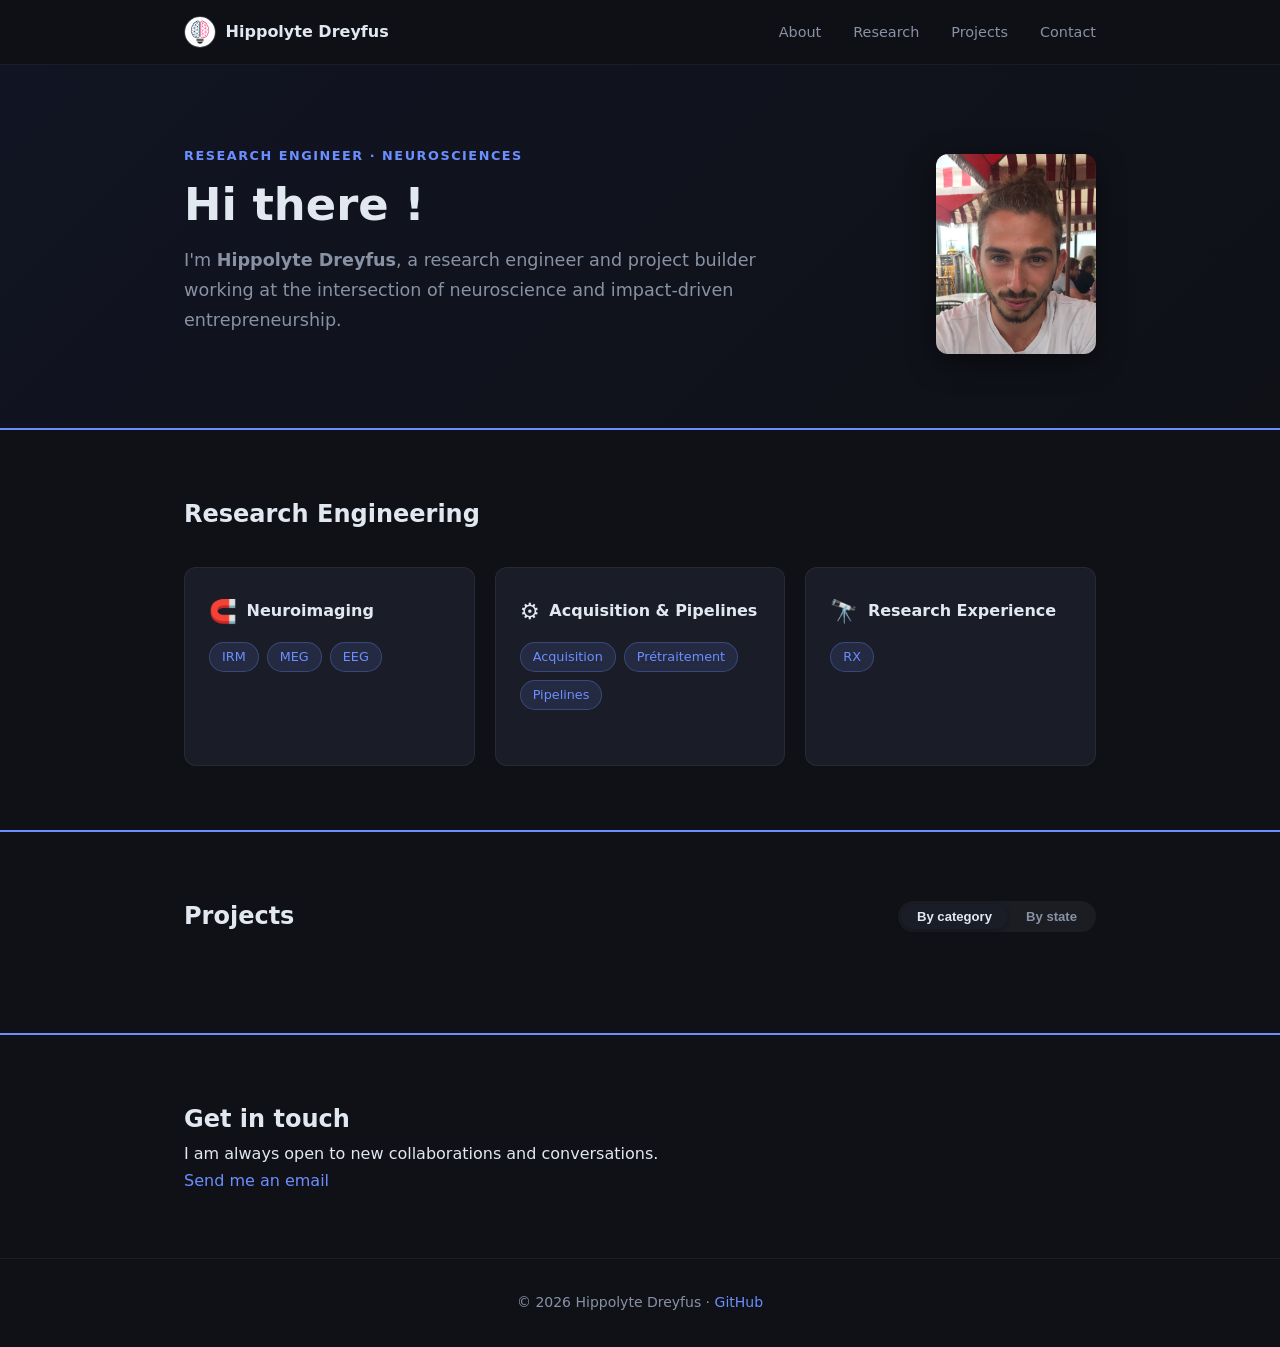
==== commit 840d413a: "Revert site to its original state (0fa6bd9)" ====
--- a/index.html
+++ b/index.html
@@ -102,10 +102,15 @@
 
       <div class="proj-toolbar">
         <h2>Projects</h2>
+        <div class="view-toggle">
+          <button class="toggle-btn active" data-view="category">By category</button>
+          <button class="toggle-btn" data-view="state">By state</button>
+        </div>
       </div>
 
-      <!-- Rendered by JS from assets/proj-loader.js -->
-      <div id="projects-list"></div>
+      <!-- Views rendered by JS from assets/projects.js -->
+      <div id="view-category" class="proj-view"></div>
+      <div id="view-state"    class="proj-view"></div>
 
     </div>
   </section>
--- a/style.css
+++ b/style.css
@@ -368,6 +368,37 @@
   color: var(--text);
 }
 
+/* Toggle buttons */
+.view-toggle {
+  display: flex;
+  background: rgba(255,255,255,0.05);
+  border-radius: 999px;
+  padding: 3px;
+  gap: 2px;
+}
+
+.toggle-btn {
+  background: none;
+  border: none;
+  color: var(--muted);
+  font-size: 0.82rem;
+  font-weight: 600;
+  padding: 0.3rem 1rem;
+  border-radius: 999px;
+  cursor: pointer;
+  transition: background 0.2s, color 0.2s;
+}
+
+.toggle-btn.active {
+  background: var(--surface);
+  color: var(--text);
+  box-shadow: 0 1px 4px rgba(0,0,0,0.3);
+}
+
+/* Views */
+.proj-view { display: none; }
+.proj-view.active { display: block; }
+
 /* Groups */
 .proj-group {
   margin-bottom: 2.5rem;
@@ -408,6 +439,37 @@
   color: var(--text);
 }
 
+/* Toggle buttons */
+.view-toggle {
+  display: flex;
+  background: rgba(255,255,255,0.05);
+  border-radius: 999px;
+  padding: 3px;
+  gap: 2px;
+}
+
+.toggle-btn {
+  background: none;
+  border: none;
+  color: var(--muted);
+  font-size: 0.82rem;
+  font-weight: 600;
+  padding: 0.3rem 1rem;
+  border-radius: 999px;
+  cursor: pointer;
+  transition: background 0.2s, color 0.2s;
+}
+
+.toggle-btn.active {
+  background: var(--surface);
+  color: var(--text);
+  box-shadow: 0 1px 4px rgba(0,0,0,0.3);
+}
+
+/* Views */
+.proj-view { display: none; }
+.proj-view.active { display: block; }
+
 /* Groups */
 .proj-group {
   margin-bottom: 2.5rem;
@@ -444,19 +506,235 @@
   white-space: nowrap;
 }
 
-.badge-active  { background: rgba(76,175,130,0.15); color: var(--c-lifestyle); }
-.badge-past { background: rgba(136,146,164,0.15); color: var(--muted); }
+.badge-current { background: rgba(76,175,130,0.15); color: var(--c-lifestyle); }
+.badge-archive { background: rgba(136,146,164,0.15); color: var(--muted); }
 .badge-future  { background: rgba(167,139,250,0.15); color: var(--c-psychiatrie); }
+
+.proj-progress-track {
+  flex: 1;
+  height: 4px;
+  background: rgba(255,255,255,0.08);
+  border-radius: 999px;
+  overflow: hidden;
+}
+
+.proj-progress-bar {
+  height: 100%;
+  background: var(--accent);
+  border-radius: 999px;
+  transition: width 0.6s ease;
+}
+
+#lifestyle  .proj-progress-bar { background: var(--c-lifestyle); }
+#passion    .proj-progress-bar { background: var(--c-passion); }
+#psychiatrie .proj-progress-bar { background: var(--c-psychiatrie); }
+
+.proj-progress-label {
+  font-size: 0.72rem;
+  color: var(--muted);
+  white-space: nowrap;
+}
 
 .proj-link {
   font-size: 0.75rem;
   color: var(--accent);
-  overflow-wrap: anywhere;
+  white-space: nowrap;
   margin-right: auto;
 }
 
 .proj-link:hover { text-decoration: underline; }
 
-/* Project cards: badge next to title, single-column list on small screens */
-.project-card-header h3 { flex: 1; }
-.proj-card-footer { border-top: none; padding-top: 0; margin-top: 0.75rem; }
+.modal-link {
+  display: inline-block;
+  font-size: 0.85rem;
+  color: var(--accent);
+  margin-bottom: 0.75rem;
+}
+
+.modal-link:hover { text-decoration: underline; }
+
+/* ══════════════════════════════
+   MODAL OVERLAY
+══════════════════════════════ */
+.proj-modal-overlay {
+  display: none;
+  position: fixed;
+  inset: 0;
+  z-index: 200;
+  background: rgba(0,0,0,0.7);
+  backdrop-filter: blur(6px);
+  align-items: center;
+  justify-content: center;
+  padding: 1.5rem;
+}
+
+.proj-modal-overlay.open {
+  display: flex;
+}
+
+.proj-modal-box {
+  background: var(--surface);
+  border: 1px solid rgba(255,255,255,0.1);
+  border-radius: 16px;
+  padding: 2rem;
+  max-width: 560px;
+  width: 100%;
+  max-height: 85vh;
+  overflow-y: auto;
+  position: relative;
+}
+
+.modal-header {
+  display: flex;
+  justify-content: space-between;
+  align-items: flex-start;
+  margin-bottom: 0.75rem;
+}
+
+.modal-header h2 {
+  font-size: 1.3rem;
+  font-weight: 700;
+}
+
+.modal-close {
+  background: none;
+  border: none;
+  color: var(--muted);
+  font-size: 1.1rem;
+  cursor: pointer;
+  padding: 0.2rem 0.4rem;
+  line-height: 1;
+  border-radius: 6px;
+  transition: color 0.2s;
+}
+.modal-close:hover { color: var(--text); }
+
+.modal-desc {
+  color: var(--muted);
+  font-size: 0.9rem;
+  margin-bottom: 0.75rem;
+}
+
+.modal-meta {
+  display: flex;
+  gap: 0.5rem;
+  margin-bottom: 1.5rem;
+  flex-wrap: wrap;
+}
+
+.modal-meta span {
+  font-size: 0.75rem;
+  background: rgba(255,255,255,0.06);
+  border-radius: 999px;
+  padding: 0.15rem 0.6rem;
+  color: var(--muted);
+}
+
+.modal-section-title {
+  font-size: 0.75rem;
+  font-weight: 700;
+  letter-spacing: 0.1em;
+  text-transform: uppercase;
+  color: var(--muted);
+  margin: 1.25rem 0 0.6rem;
+}
+
+/* WHY bars */
+.modal-why { display: flex; flex-direction: column; gap: 0.5rem; }
+
+.modal-why-text {
+  font-size: 0.9rem;
+  color: var(--muted);
+  line-height: 1.6;
+  margin-bottom: 0.75rem;
+  font-style: italic;
+}
+
+.modal-why-row {
+  display: flex;
+  align-items: center;
+  gap: 0.6rem;
+}
+
+.modal-why-label {
+  font-size: 0.8rem;
+  color: var(--muted);
+  width: 100px;
+  flex-shrink: 0;
+}
+
+.modal-why-track {
+  flex: 1;
+  height: 6px;
+  background: rgba(255,255,255,0.08);
+  border-radius: 999px;
+  overflow: hidden;
+}
+
+.modal-why-fill {
+  height: 100%;
+  background: var(--accent);
+  border-radius: 999px;
+}
+
+.modal-why-val {
+  font-size: 0.8rem;
+  color: var(--muted);
+  width: 1.5rem;
+  text-align: right;
+}
+
+/* HOW table */
+.modal-table {
+  width: 100%;
+  border-collapse: collapse;
+  font-size: 0.85rem;
+}
+
+.modal-table td {
+  padding: 0.35rem 0.5rem;
+  border-bottom: 1px solid rgba(255,255,255,0.05);
+  color: var(--muted);
+}
+
+.modal-table td:first-child {
+  color: var(--text);
+  text-transform: capitalize;
+  width: 40%;
+}
+
+/* Steps */
+.modal-steps {
+  list-style: none;
+  display: flex;
+  flex-direction: column;
+  gap: 0.4rem;
+  font-size: 0.875rem;
+}
+
+.modal-steps li {
+  padding-left: 1.4rem;
+  position: relative;
+  color: var(--muted);
+}
+
+.modal-steps li::before {
+  content: '○';
+  position: absolute;
+  left: 0;
+  color: var(--muted);
+}
+
+.modal-steps li.done { color: var(--text); }
+.modal-steps li.done::before { content: '●'; color: var(--accent); }
+
+.muted { color: var(--muted); font-size: 0.875rem; }
+
+/* ── Footer ── */
+footer {
+  border-top: 1px solid rgba(255,255,255,0.06);
+  text-align: center;
+  padding: 2rem 1.5rem;
+  color: var(--muted);
+  font-size: 0.875rem;
+}
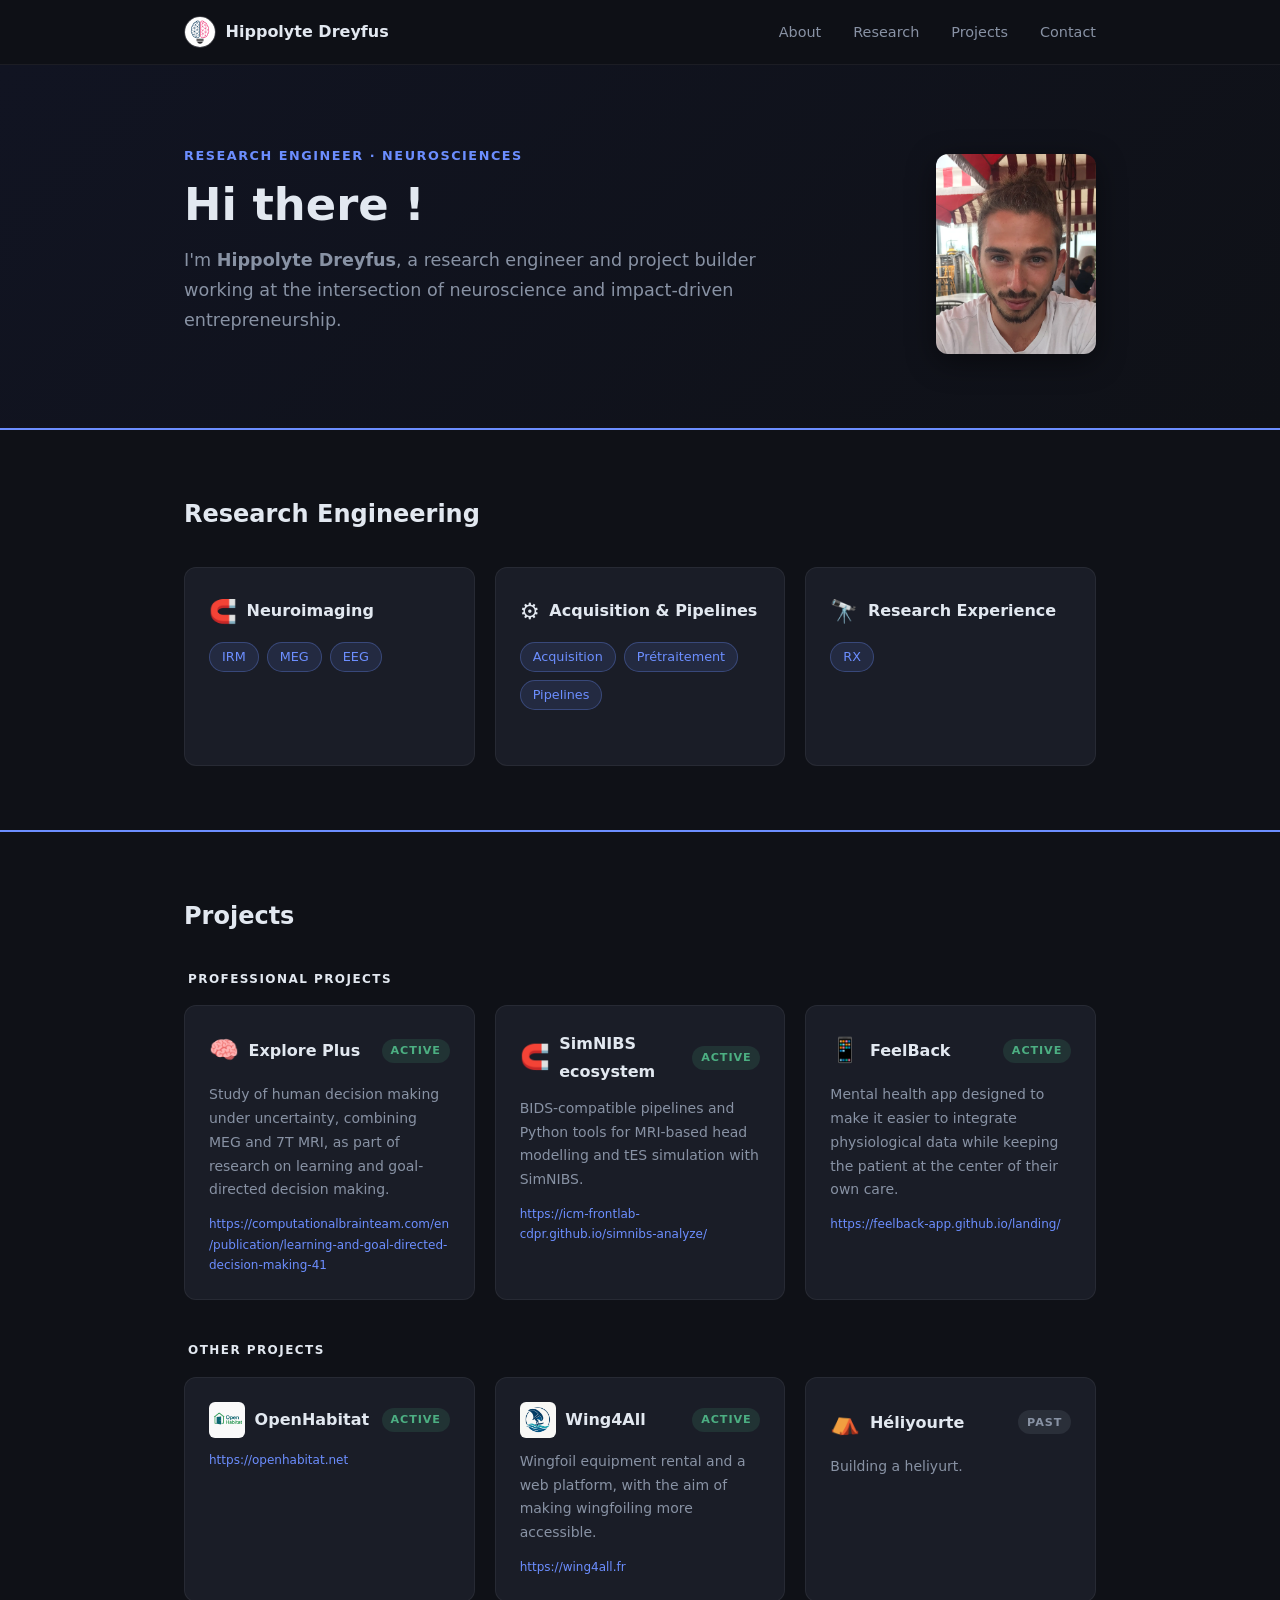
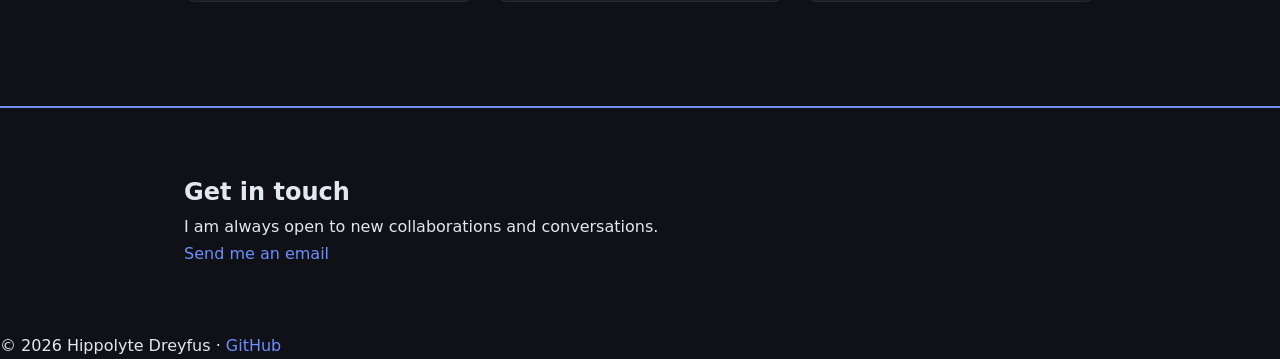
==== commit 92b18e3f: "Re-apply projects restructure and content fixes (pro first, status badge, links, DeepConnexion merge" ====
--- a/index.html
+++ b/index.html
@@ -102,15 +102,10 @@
 
       <div class="proj-toolbar">
         <h2>Projects</h2>
-        <div class="view-toggle">
-          <button class="toggle-btn active" data-view="category">By category</button>
-          <button class="toggle-btn" data-view="state">By state</button>
-        </div>
       </div>
 
-      <!-- Views rendered by JS from assets/projects.js -->
-      <div id="view-category" class="proj-view"></div>
-      <div id="view-state"    class="proj-view"></div>
+      <!-- Rendered by JS from assets/proj-loader.js -->
+      <div id="projects-list"></div>
 
     </div>
   </section>
--- a/style.css
+++ b/style.css
@@ -368,37 +368,6 @@
   color: var(--text);
 }
 
-/* Toggle buttons */
-.view-toggle {
-  display: flex;
-  background: rgba(255,255,255,0.05);
-  border-radius: 999px;
-  padding: 3px;
-  gap: 2px;
-}
-
-.toggle-btn {
-  background: none;
-  border: none;
-  color: var(--muted);
-  font-size: 0.82rem;
-  font-weight: 600;
-  padding: 0.3rem 1rem;
-  border-radius: 999px;
-  cursor: pointer;
-  transition: background 0.2s, color 0.2s;
-}
-
-.toggle-btn.active {
-  background: var(--surface);
-  color: var(--text);
-  box-shadow: 0 1px 4px rgba(0,0,0,0.3);
-}
-
-/* Views */
-.proj-view { display: none; }
-.proj-view.active { display: block; }
-
 /* Groups */
 .proj-group {
   margin-bottom: 2.5rem;
@@ -438,37 +407,6 @@
   font-weight: 700;
   color: var(--text);
 }
-
-/* Toggle buttons */
-.view-toggle {
-  display: flex;
-  background: rgba(255,255,255,0.05);
-  border-radius: 999px;
-  padding: 3px;
-  gap: 2px;
-}
-
-.toggle-btn {
-  background: none;
-  border: none;
-  color: var(--muted);
-  font-size: 0.82rem;
-  font-weight: 600;
-  padding: 0.3rem 1rem;
-  border-radius: 999px;
-  cursor: pointer;
-  transition: background 0.2s, color 0.2s;
-}
-
-.toggle-btn.active {
-  background: var(--surface);
-  color: var(--text);
-  box-shadow: 0 1px 4px rgba(0,0,0,0.3);
-}
-
-/* Views */
-.proj-view { display: none; }
-.proj-view.active { display: block; }
 
 /* Groups */
 .proj-group {
@@ -506,235 +444,19 @@
   white-space: nowrap;
 }
 
-.badge-current { background: rgba(76,175,130,0.15); color: var(--c-lifestyle); }
-.badge-archive { background: rgba(136,146,164,0.15); color: var(--muted); }
+.badge-active  { background: rgba(76,175,130,0.15); color: var(--c-lifestyle); }
+.badge-past { background: rgba(136,146,164,0.15); color: var(--muted); }
 .badge-future  { background: rgba(167,139,250,0.15); color: var(--c-psychiatrie); }
-
-.proj-progress-track {
-  flex: 1;
-  height: 4px;
-  background: rgba(255,255,255,0.08);
-  border-radius: 999px;
-  overflow: hidden;
-}
-
-.proj-progress-bar {
-  height: 100%;
-  background: var(--accent);
-  border-radius: 999px;
-  transition: width 0.6s ease;
-}
-
-#lifestyle  .proj-progress-bar { background: var(--c-lifestyle); }
-#passion    .proj-progress-bar { background: var(--c-passion); }
-#psychiatrie .proj-progress-bar { background: var(--c-psychiatrie); }
-
-.proj-progress-label {
-  font-size: 0.72rem;
-  color: var(--muted);
-  white-space: nowrap;
-}
 
 .proj-link {
   font-size: 0.75rem;
   color: var(--accent);
-  white-space: nowrap;
+  overflow-wrap: anywhere;
   margin-right: auto;
 }
 
 .proj-link:hover { text-decoration: underline; }
 
-.modal-link {
-  display: inline-block;
-  font-size: 0.85rem;
-  color: var(--accent);
-  margin-bottom: 0.75rem;
-}
-
-.modal-link:hover { text-decoration: underline; }
-
-/* ══════════════════════════════
-   MODAL OVERLAY
-══════════════════════════════ */
-.proj-modal-overlay {
-  display: none;
-  position: fixed;
-  inset: 0;
-  z-index: 200;
-  background: rgba(0,0,0,0.7);
-  backdrop-filter: blur(6px);
-  align-items: center;
-  justify-content: center;
-  padding: 1.5rem;
-}
-
-.proj-modal-overlay.open {
-  display: flex;
-}
-
-.proj-modal-box {
-  background: var(--surface);
-  border: 1px solid rgba(255,255,255,0.1);
-  border-radius: 16px;
-  padding: 2rem;
-  max-width: 560px;
-  width: 100%;
-  max-height: 85vh;
-  overflow-y: auto;
-  position: relative;
-}
-
-.modal-header {
-  display: flex;
-  justify-content: space-between;
-  align-items: flex-start;
-  margin-bottom: 0.75rem;
-}
-
-.modal-header h2 {
-  font-size: 1.3rem;
-  font-weight: 700;
-}
-
-.modal-close {
-  background: none;
-  border: none;
-  color: var(--muted);
-  font-size: 1.1rem;
-  cursor: pointer;
-  padding: 0.2rem 0.4rem;
-  line-height: 1;
-  border-radius: 6px;
-  transition: color 0.2s;
-}
-.modal-close:hover { color: var(--text); }
-
-.modal-desc {
-  color: var(--muted);
-  font-size: 0.9rem;
-  margin-bottom: 0.75rem;
-}
-
-.modal-meta {
-  display: flex;
-  gap: 0.5rem;
-  margin-bottom: 1.5rem;
-  flex-wrap: wrap;
-}
-
-.modal-meta span {
-  font-size: 0.75rem;
-  background: rgba(255,255,255,0.06);
-  border-radius: 999px;
-  padding: 0.15rem 0.6rem;
-  color: var(--muted);
-}
-
-.modal-section-title {
-  font-size: 0.75rem;
-  font-weight: 700;
-  letter-spacing: 0.1em;
-  text-transform: uppercase;
-  color: var(--muted);
-  margin: 1.25rem 0 0.6rem;
-}
-
-/* WHY bars */
-.modal-why { display: flex; flex-direction: column; gap: 0.5rem; }
-
-.modal-why-text {
-  font-size: 0.9rem;
-  color: var(--muted);
-  line-height: 1.6;
-  margin-bottom: 0.75rem;
-  font-style: italic;
-}
-
-.modal-why-row {
-  display: flex;
-  align-items: center;
-  gap: 0.6rem;
-}
-
-.modal-why-label {
-  font-size: 0.8rem;
-  color: var(--muted);
-  width: 100px;
-  flex-shrink: 0;
-}
-
-.modal-why-track {
-  flex: 1;
-  height: 6px;
-  background: rgba(255,255,255,0.08);
-  border-radius: 999px;
-  overflow: hidden;
-}
-
-.modal-why-fill {
-  height: 100%;
-  background: var(--accent);
-  border-radius: 999px;
-}
-
-.modal-why-val {
-  font-size: 0.8rem;
-  color: var(--muted);
-  width: 1.5rem;
-  text-align: right;
-}
-
-/* HOW table */
-.modal-table {
-  width: 100%;
-  border-collapse: collapse;
-  font-size: 0.85rem;
-}
-
-.modal-table td {
-  padding: 0.35rem 0.5rem;
-  border-bottom: 1px solid rgba(255,255,255,0.05);
-  color: var(--muted);
-}
-
-.modal-table td:first-child {
-  color: var(--text);
-  text-transform: capitalize;
-  width: 40%;
-}
-
-/* Steps */
-.modal-steps {
-  list-style: none;
-  display: flex;
-  flex-direction: column;
-  gap: 0.4rem;
-  font-size: 0.875rem;
-}
-
-.modal-steps li {
-  padding-left: 1.4rem;
-  position: relative;
-  color: var(--muted);
-}
-
-.modal-steps li::before {
-  content: '○';
-  position: absolute;
-  left: 0;
-  color: var(--muted);
-}
-
-.modal-steps li.done { color: var(--text); }
-.modal-steps li.done::before { content: '●'; color: var(--accent); }
-
-.muted { color: var(--muted); font-size: 0.875rem; }
-
-/* ── Footer ── */
-footer {
-  border-top: 1px solid rgba(255,255,255,0.06);
-  text-align: center;
-  padding: 2rem 1.5rem;
-  color: var(--muted);
-  font-size: 0.875rem;
-}
+/* Project cards: badge next to title, single-column list on small screens */
+.project-card-header h3 { flex: 1; }
+.proj-card-footer { border-top: none; padding-top: 0; margin-top: 0.75rem; }
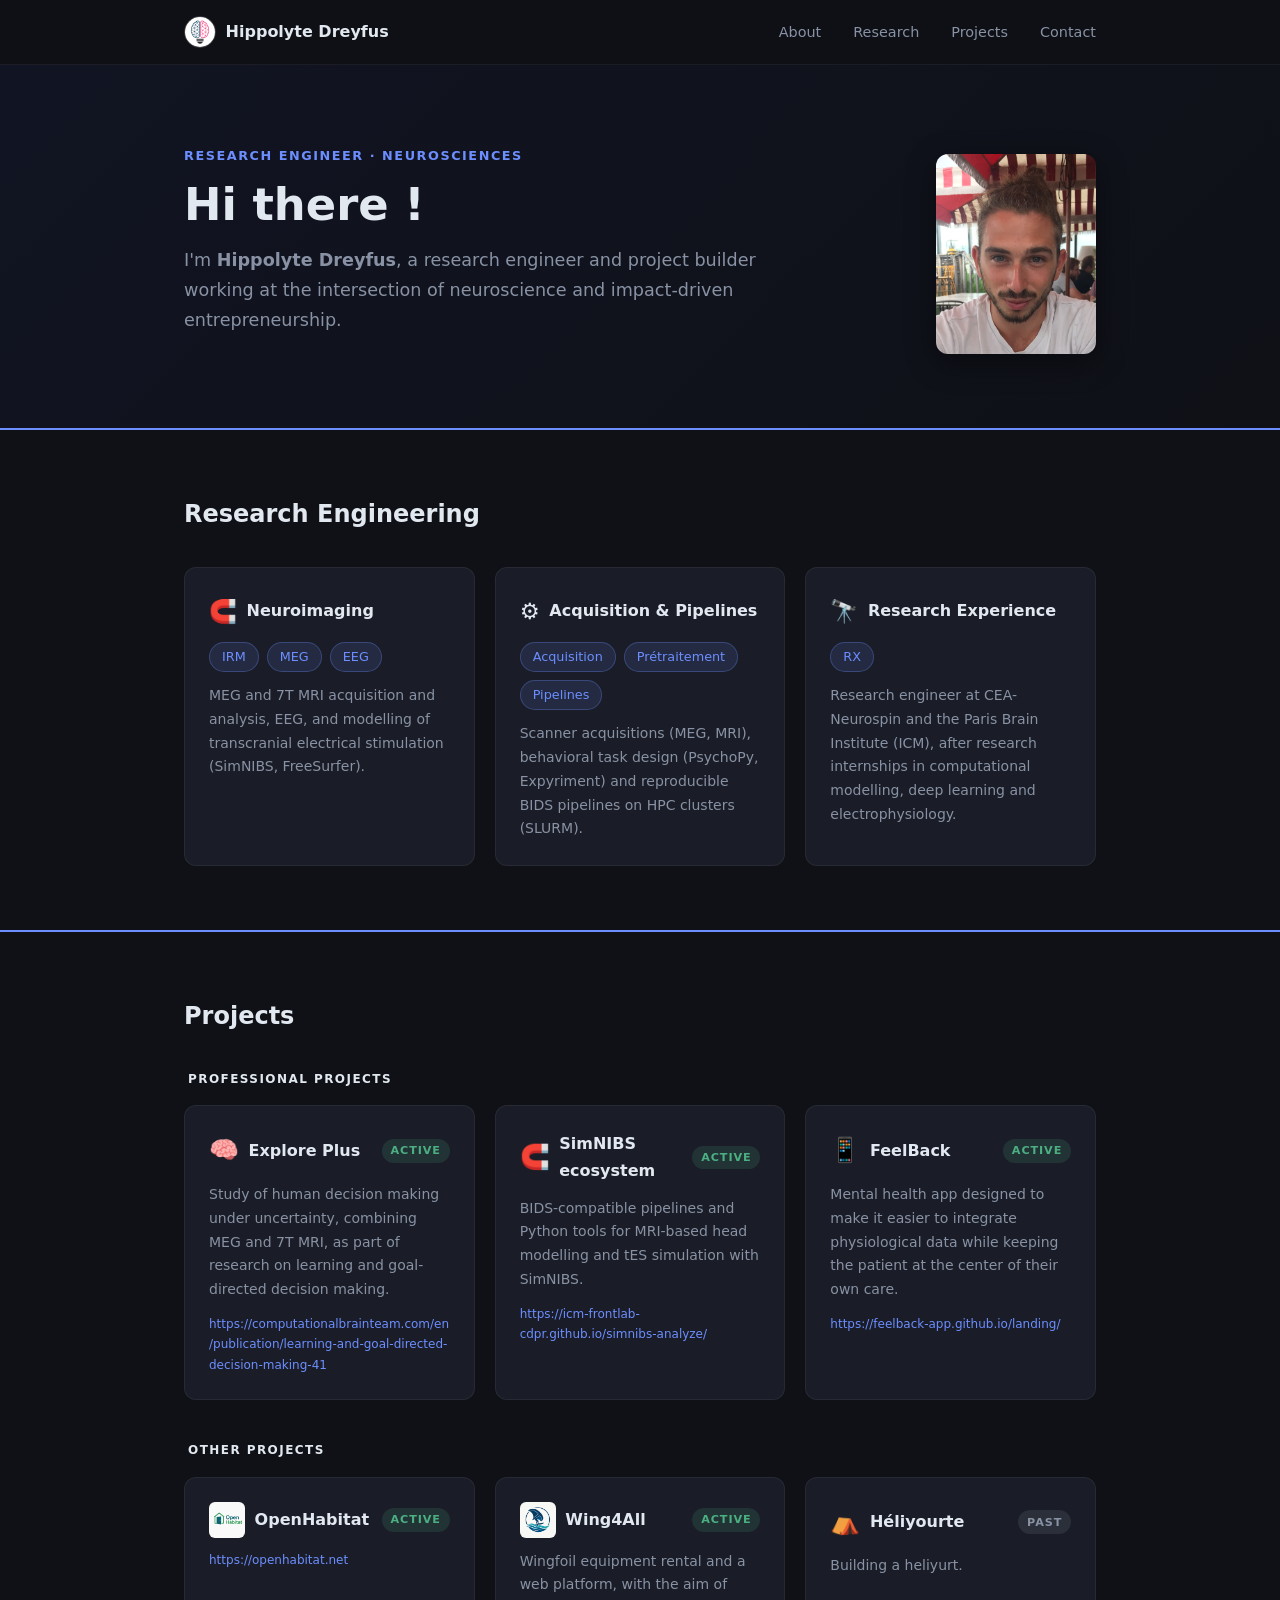
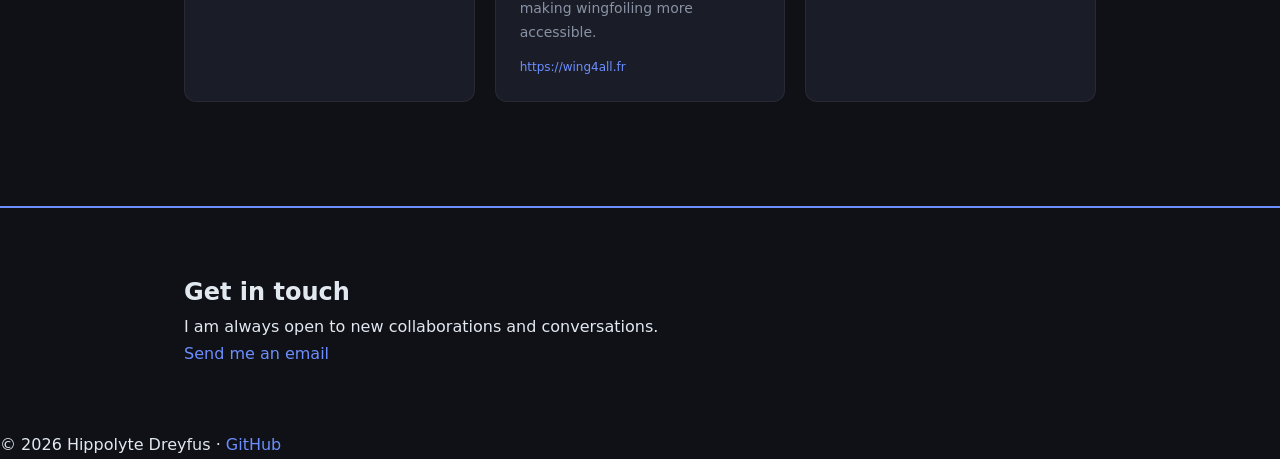
==== commit 1594025f: "Fill Research Engineering cards with short descriptions" ====
--- a/index.html
+++ b/index.html
@@ -65,7 +65,7 @@
             <span class="tag">MEG</span>
             <span class="tag">EEG</span>
           </div>
-          <p><!-- [Description] --></p>
+          <p>MEG and 7T MRI acquisition and analysis, EEG, and modelling of transcranial electrical stimulation (SimNIBS, FreeSurfer).</p>
         </div>
 
         <div class="research-card">
@@ -78,7 +78,7 @@
             <span class="tag">Prétraitement</span>
             <span class="tag">Pipelines</span>
           </div>
-          <p><!-- [Description] --></p>
+          <p>Scanner acquisitions (MEG, MRI), behavioral task design (PsychoPy, Expyriment) and reproducible BIDS pipelines on HPC clusters (SLURM).</p>
         </div>
 
         <div class="research-card">
@@ -89,7 +89,7 @@
           <div class="tags">
             <span class="tag">RX</span>
           </div>
-          <p><!-- [Description] --></p>
+          <p>Research engineer at CEA-Neurospin and the Paris Brain Institute (ICM), after research internships in computational modelling, deep learning and electrophysiology.</p>
         </div>
 
       </div>
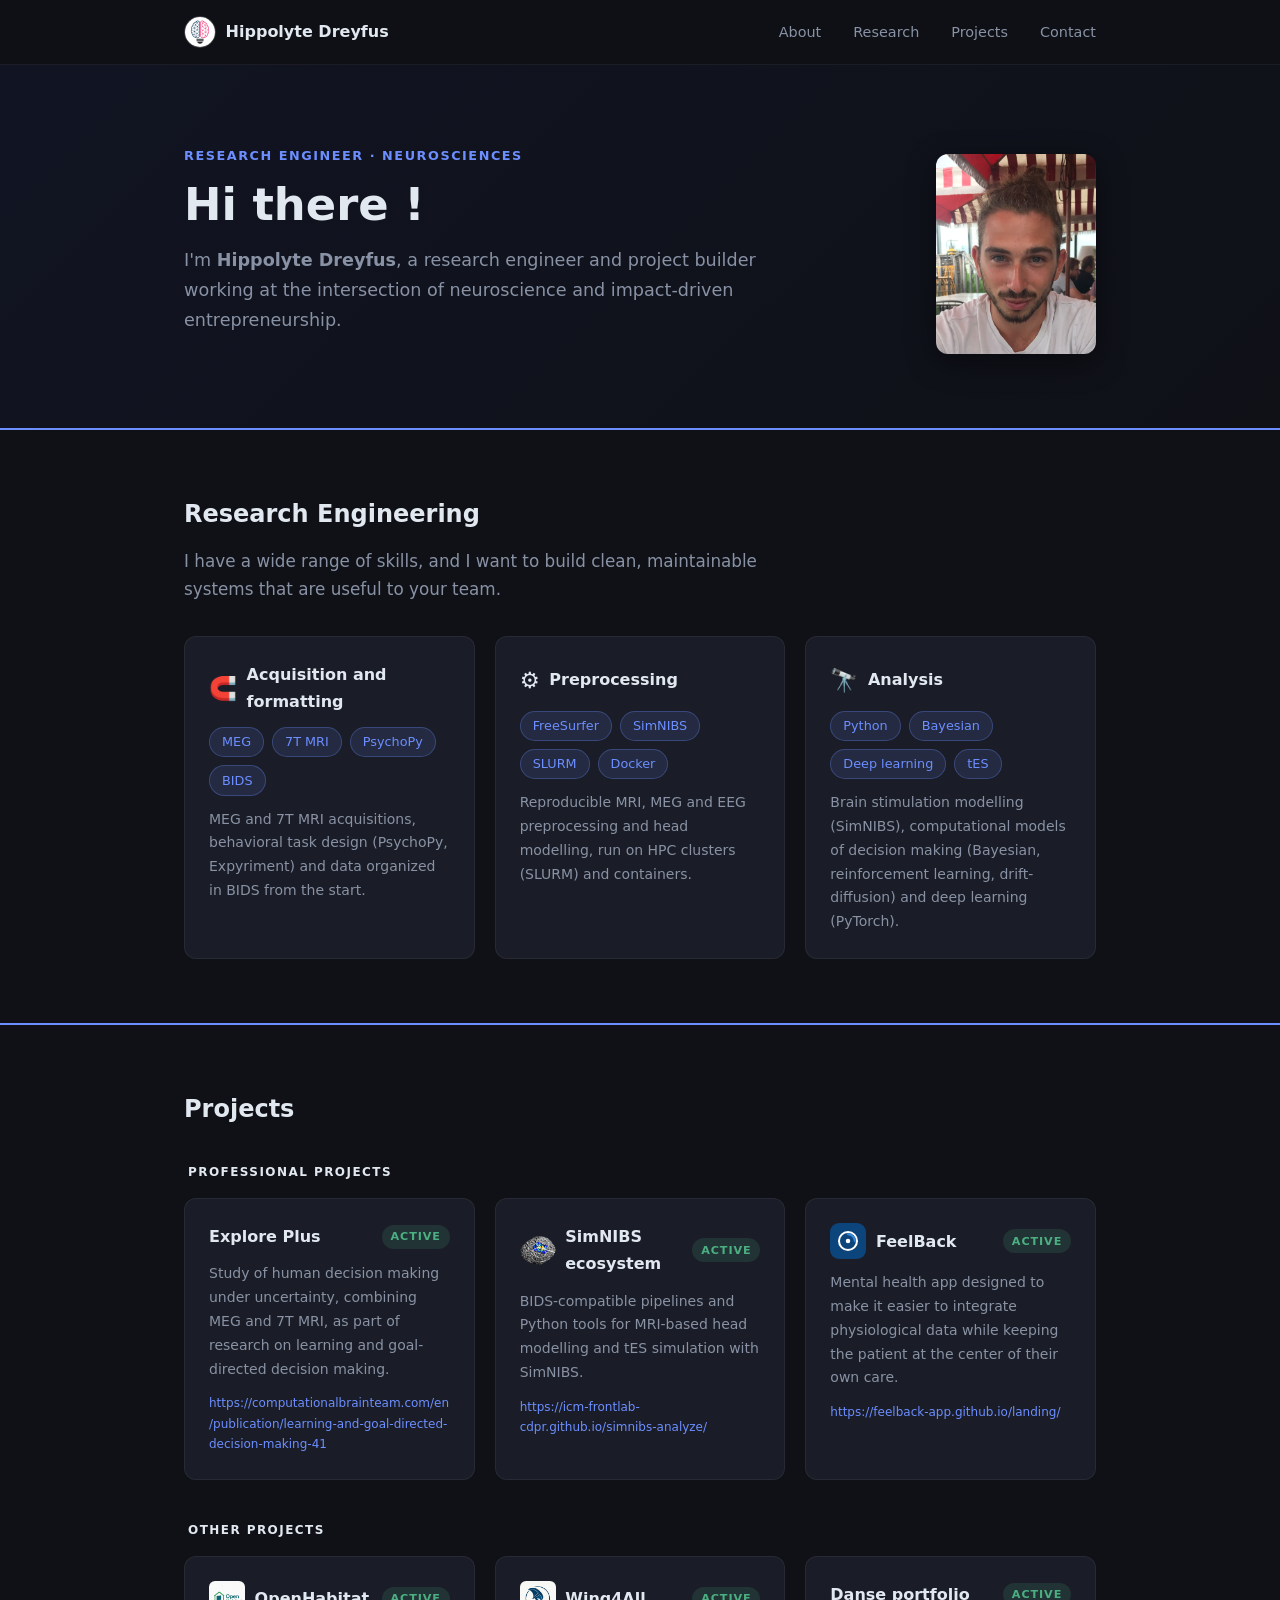
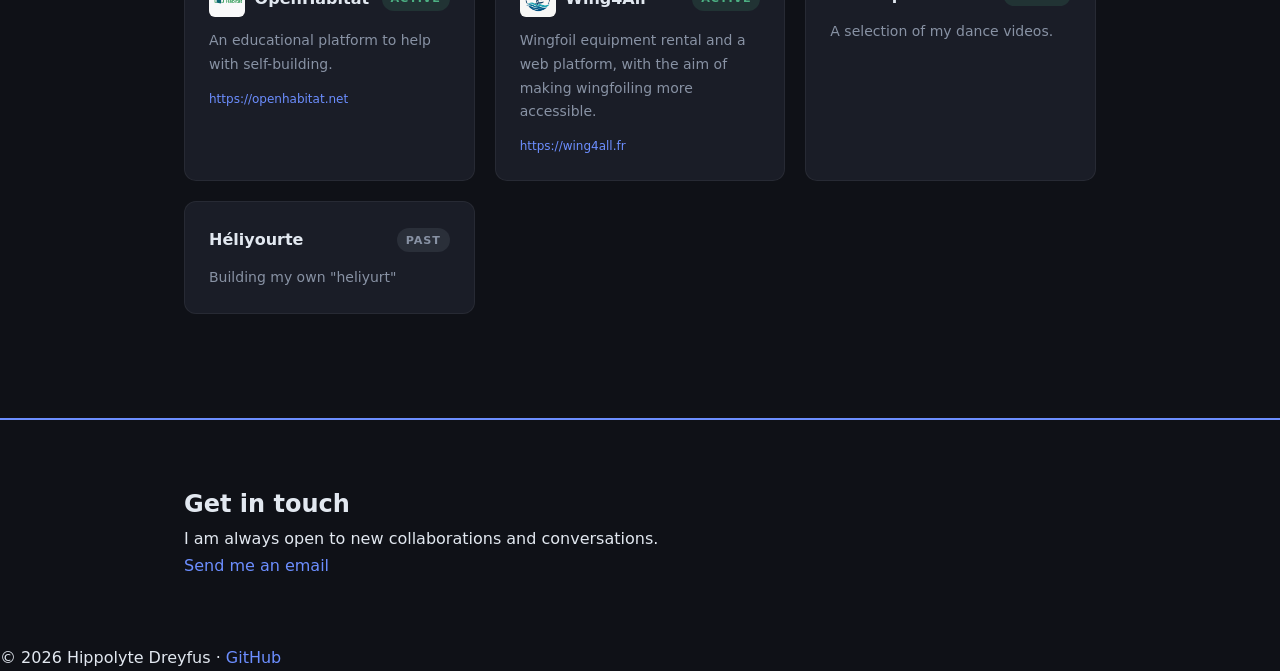
==== commit f6115311: "Research Engineering: new intro and three sections (Acquisition and formatting, Preprocessing, Analy" ====
--- a/index.html
+++ b/index.html
@@ -49,47 +49,56 @@
   <section id="research">
     <div class="section-inner">
 
-      <div class="proj-toolbar">
+      <div class="proj-toolbar proj-toolbar--tight">
         <h2>Research Engineering</h2>
       </div>
+
+      <p class="research-intro">
+        I have a wide range of skills, and I want to build clean, maintainable systems that are useful to your team.
+      </p>
 
       <div class="research-grid">
 
         <div class="research-card">
           <div class="research-card-header">
             <span class="research-icon">🧲</span>
-            <h3>Neuroimaging</h3>
+            <h3>Acquisition and formatting</h3>
           </div>
           <div class="tags">
-            <span class="tag">IRM</span>
             <span class="tag">MEG</span>
-            <span class="tag">EEG</span>
+            <span class="tag">7T MRI</span>
+            <span class="tag">PsychoPy</span>
+            <span class="tag">BIDS</span>
           </div>
-          <p>MEG and 7T MRI acquisition and analysis, EEG, and modelling of transcranial electrical stimulation (SimNIBS, FreeSurfer).</p>
+          <p>MEG and 7T MRI acquisitions, behavioral task design (PsychoPy, Expyriment) and data organized in BIDS from the start.</p>
         </div>
 
         <div class="research-card">
           <div class="research-card-header">
             <span class="research-icon">⚙️</span>
-            <h3>Acquisition & Pipelines</h3>
+            <h3>Preprocessing</h3>
           </div>
           <div class="tags">
-            <span class="tag">Acquisition</span>
-            <span class="tag">Prétraitement</span>
-            <span class="tag">Pipelines</span>
+            <span class="tag">FreeSurfer</span>
+            <span class="tag">SimNIBS</span>
+            <span class="tag">SLURM</span>
+            <span class="tag">Docker</span>
           </div>
-          <p>Scanner acquisitions (MEG, MRI), behavioral task design (PsychoPy, Expyriment) and reproducible BIDS pipelines on HPC clusters (SLURM).</p>
+          <p>Reproducible MRI, MEG and EEG preprocessing and head modelling, run on HPC clusters (SLURM) and containers.</p>
         </div>
 
         <div class="research-card">
           <div class="research-card-header">
             <span class="research-icon">🔭</span>
-            <h3>Research Experience</h3>
+            <h3>Analysis</h3>
           </div>
           <div class="tags">
-            <span class="tag">RX</span>
+            <span class="tag">Python</span>
+            <span class="tag">Bayesian</span>
+            <span class="tag">Deep learning</span>
+            <span class="tag">tES</span>
           </div>
-          <p>Research engineer at CEA-Neurospin and the Paris Brain Institute (ICM), after research internships in computational modelling, deep learning and electrophysiology.</p>
+          <p>Brain stimulation modelling (SimNIBS), computational models of decision making (Bayesian, reinforcement learning, drift-diffusion) and deep learning (PyTorch).</p>
         </div>
 
       </div>
--- a/style.css
+++ b/style.css
@@ -460,3 +460,59 @@
 /* Project cards: badge next to title, single-column list on small screens */
 .project-card-header h3 { flex: 1; }
 .proj-card-footer { border-top: none; padding-top: 0; margin-top: 0.75rem; }
+
+/* ══════════════════════════════
+   CLICKABLE CARDS + PROJECT SUBPAGE
+══════════════════════════════ */
+.project-card[data-href] { cursor: pointer; }
+.project-card[data-href]:hover { border-color: var(--accent); transform: translateY(-3px); }
+
+.proj-title-link { color: inherit; }
+.proj-title-link:hover { text-decoration: none; color: var(--accent); }
+
+.back-link {
+  display: inline-block;
+  font-size: 0.85rem;
+  color: var(--muted);
+  margin-bottom: 1.5rem;
+}
+.back-link:hover { color: var(--accent); text-decoration: none; }
+
+.pp-header {
+  display: flex;
+  align-items: center;
+  flex-wrap: wrap;
+  gap: 0.9rem;
+  margin-bottom: 1rem;
+}
+.pp-header h1 { font-size: clamp(1.6rem, 4vw, 2.2rem); font-weight: 800; line-height: 1.2; }
+.pp-logo { height: 48px; max-width: 160px; object-fit: contain; border-radius: 8px; flex-shrink: 0; }
+.pp-icon { font-size: 2rem; }
+.pp-desc { color: var(--muted); font-size: 1.05rem; max-width: 640px; margin-bottom: 1rem; }
+.pp-link { font-size: 0.9rem; }
+
+.video-grid {
+  display: grid;
+  grid-template-columns: repeat(auto-fit, minmax(300px, 1fr));
+  gap: 1.5rem;
+  margin-top: 1.5rem;
+}
+.video-frame {
+  position: relative;
+  aspect-ratio: 16 / 9;
+  background: var(--surface);
+  border: 1px solid rgba(255,255,255,0.06);
+  border-radius: var(--radius);
+  overflow: hidden;
+  margin-bottom: 0.5rem;
+}
+.video-frame iframe { position: absolute; inset: 0; width: 100%; height: 100%; border: 0; }
+
+/* Research section intro */
+.proj-toolbar--tight { margin-bottom: 0.75rem; }
+.research-intro {
+  color: var(--muted);
+  font-size: 1.05rem;
+  max-width: 640px;
+  margin-bottom: 2rem;
+}
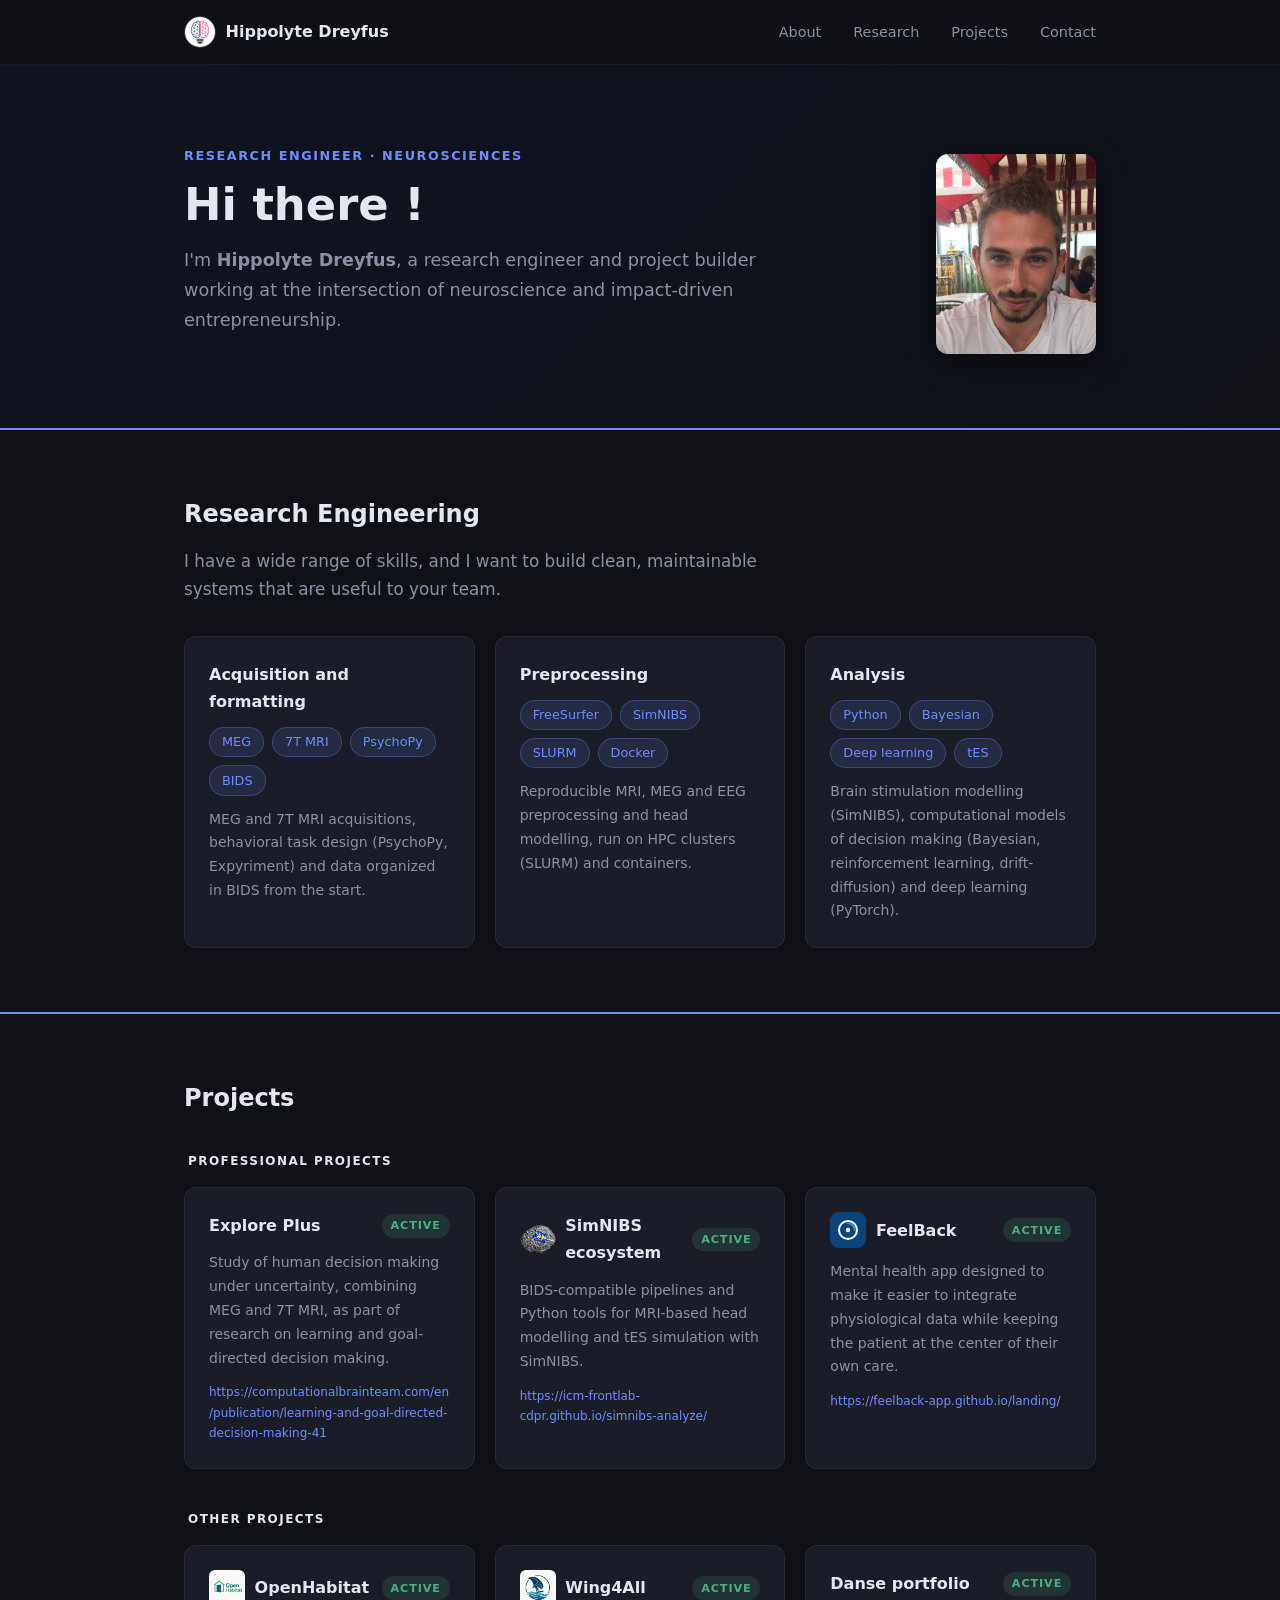
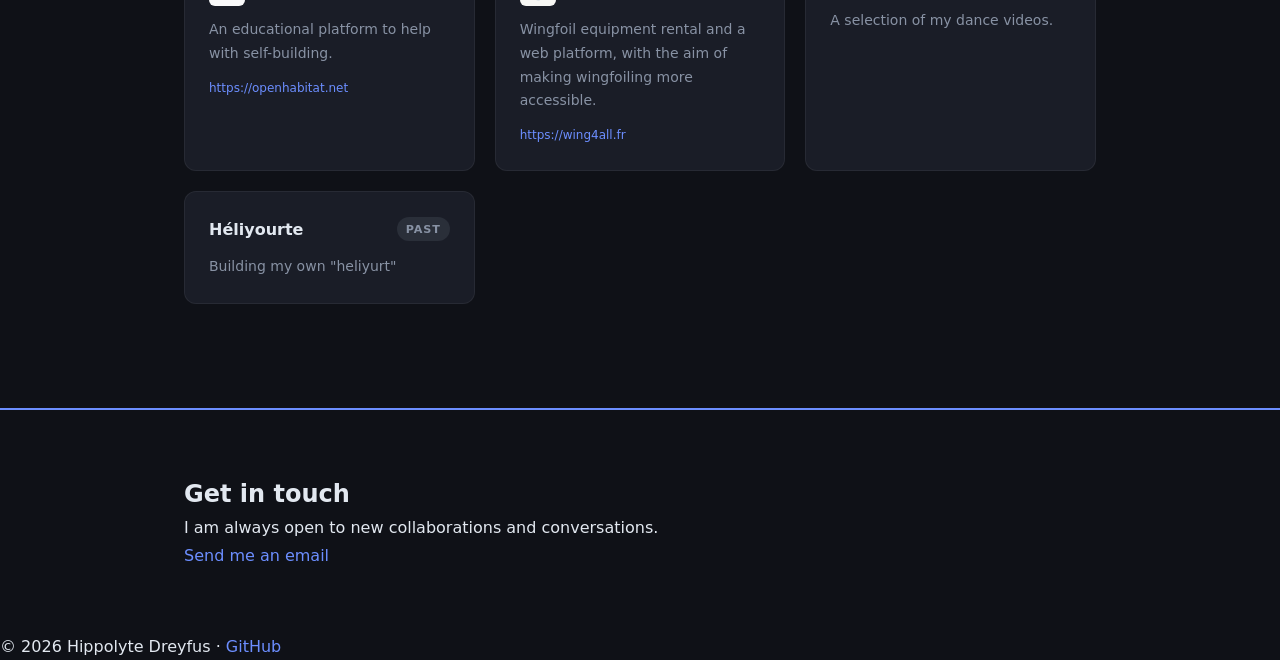
==== commit 60ff01cf: "Remove emojis from Research Engineering cards" ====
--- a/index.html
+++ b/index.html
@@ -61,7 +61,6 @@
 
         <div class="research-card">
           <div class="research-card-header">
-            <span class="research-icon">🧲</span>
             <h3>Acquisition and formatting</h3>
           </div>
           <div class="tags">
@@ -75,7 +74,6 @@
 
         <div class="research-card">
           <div class="research-card-header">
-            <span class="research-icon">⚙️</span>
             <h3>Preprocessing</h3>
           </div>
           <div class="tags">
@@ -89,7 +87,6 @@
 
         <div class="research-card">
           <div class="research-card-header">
-            <span class="research-icon">🔭</span>
             <h3>Analysis</h3>
           </div>
           <div class="tags">
